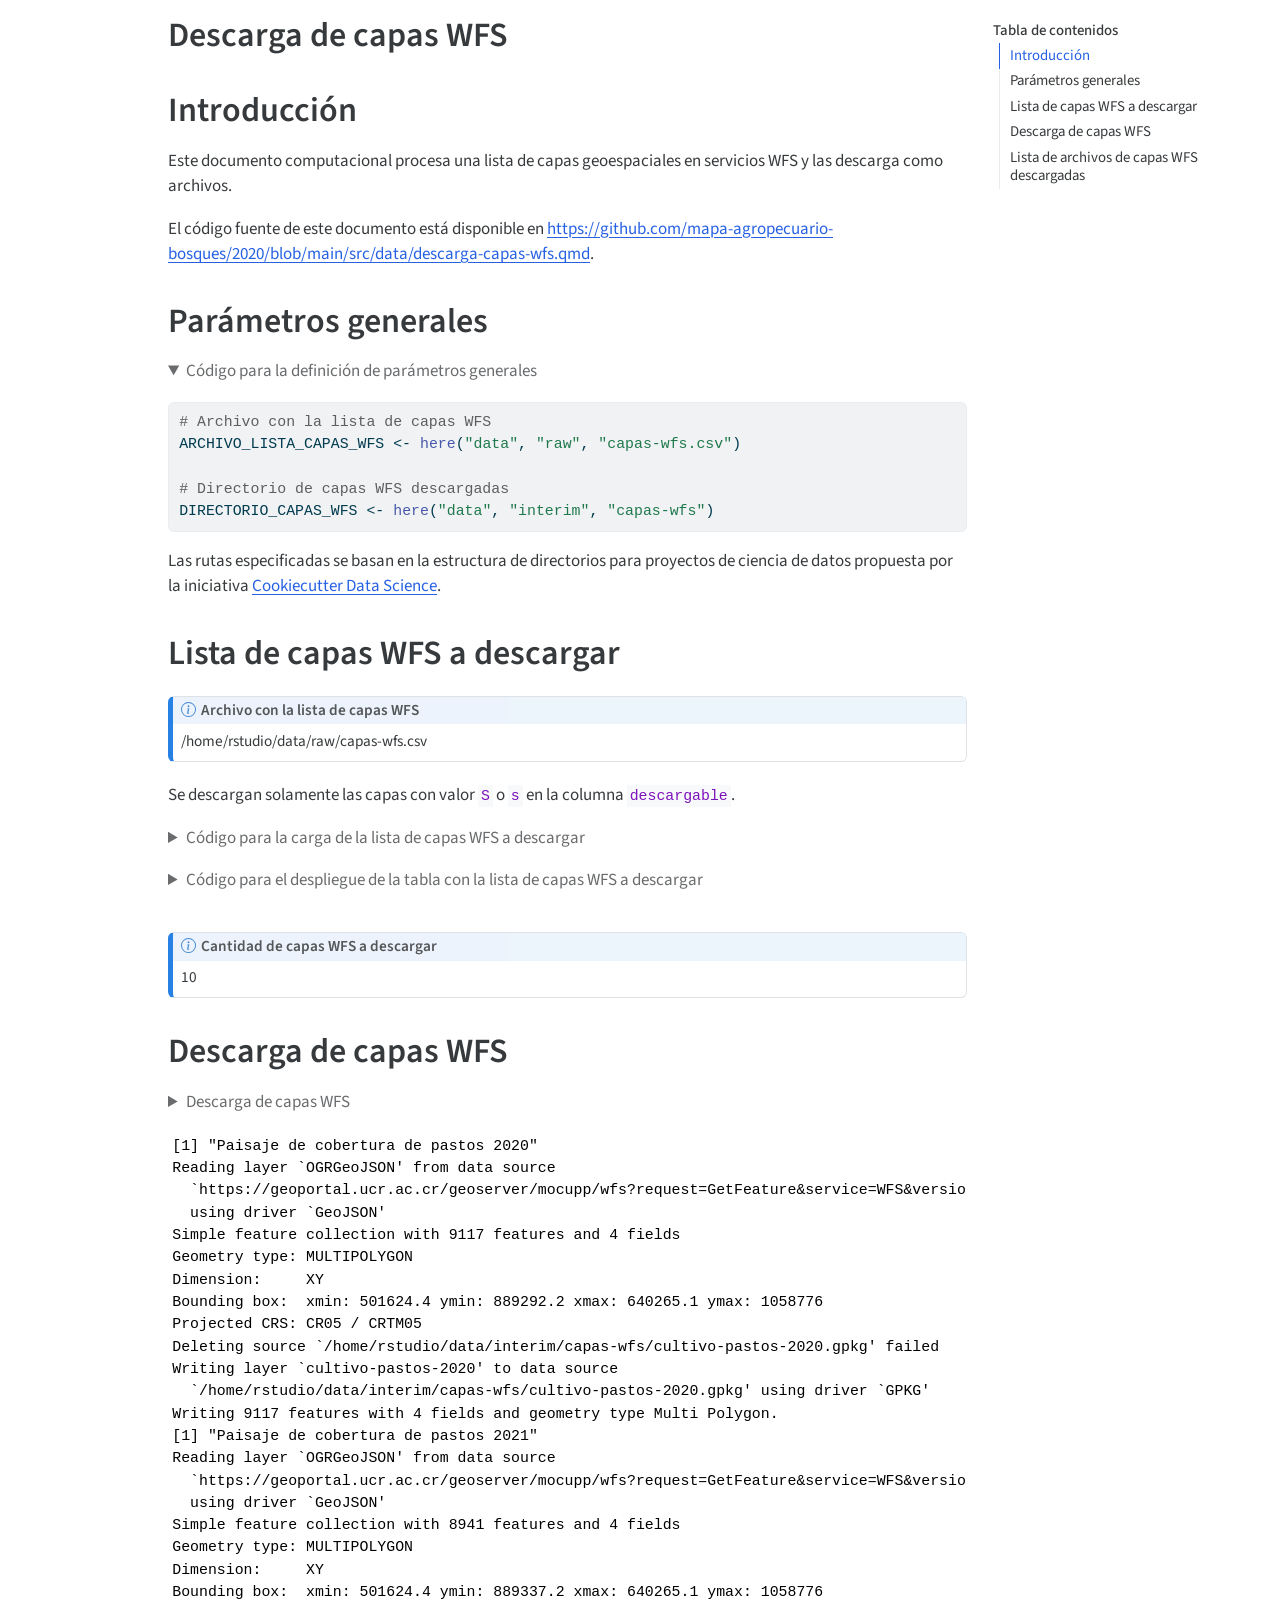
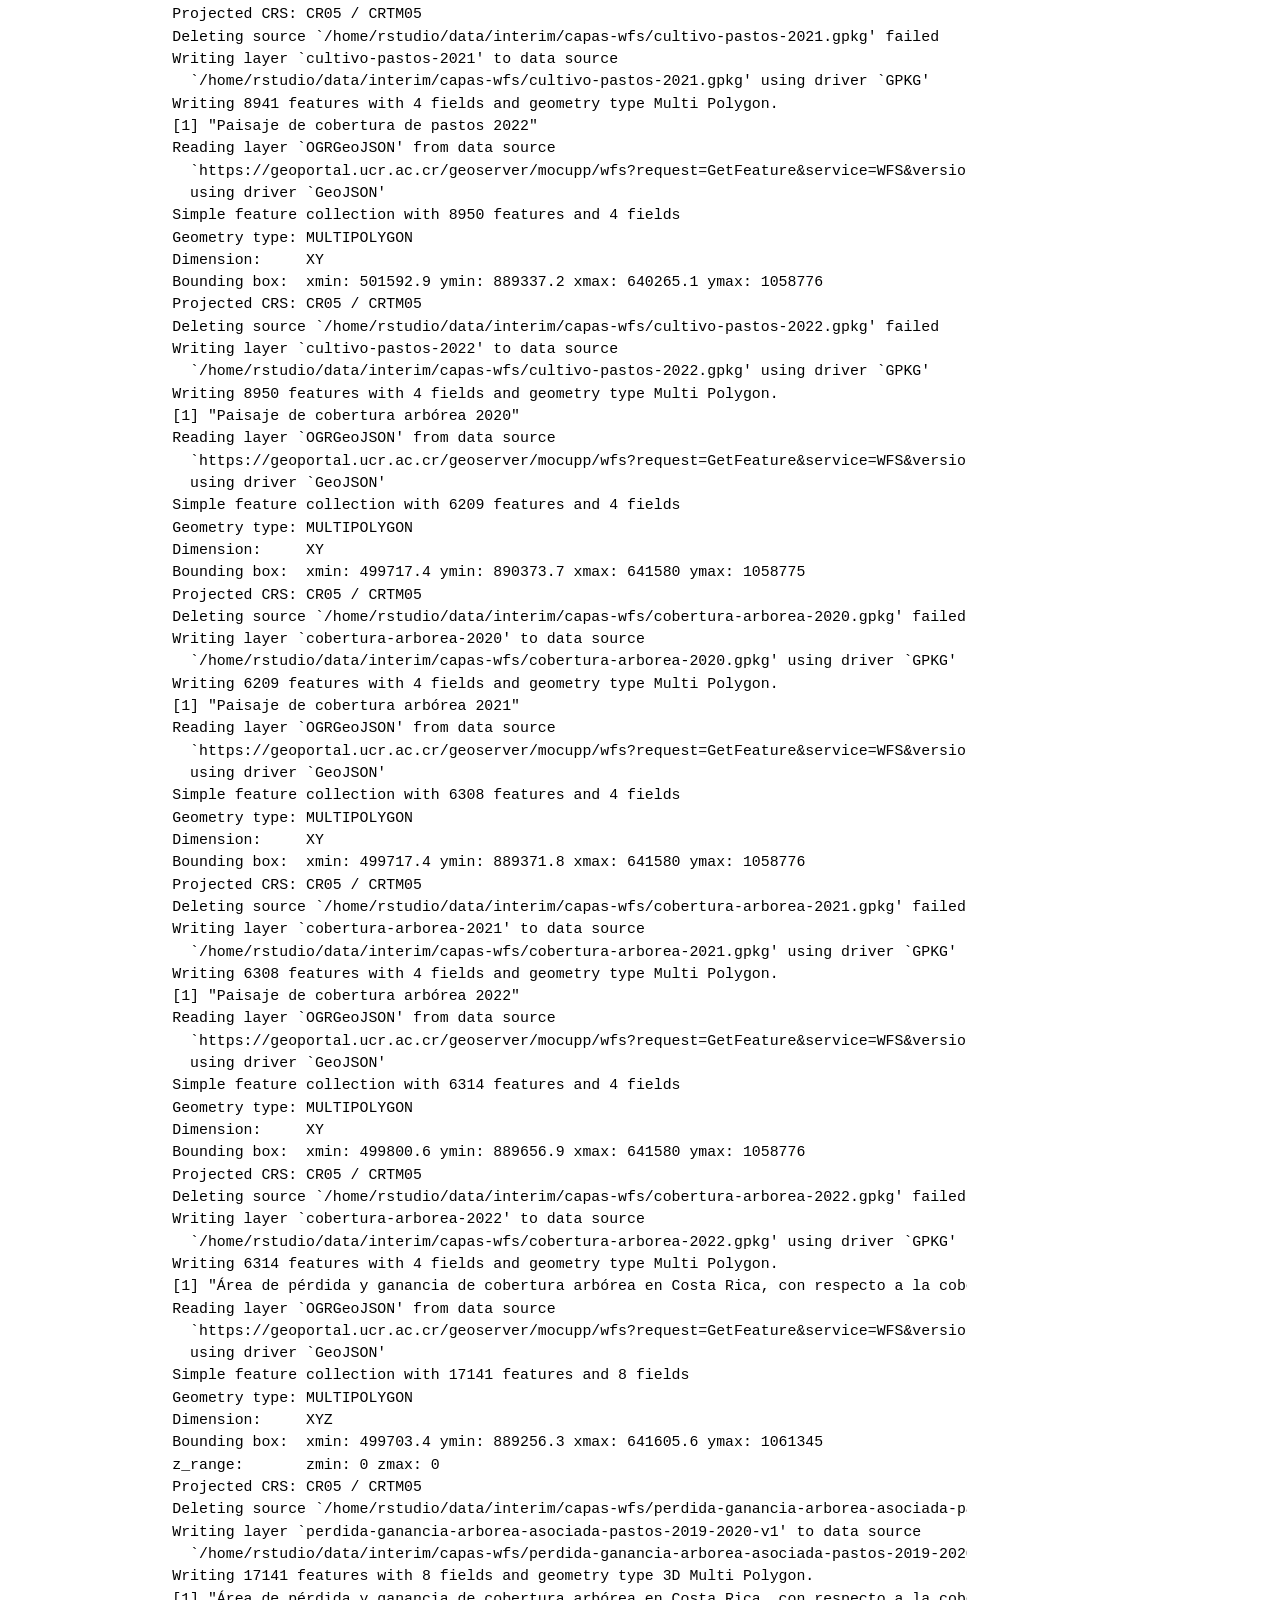
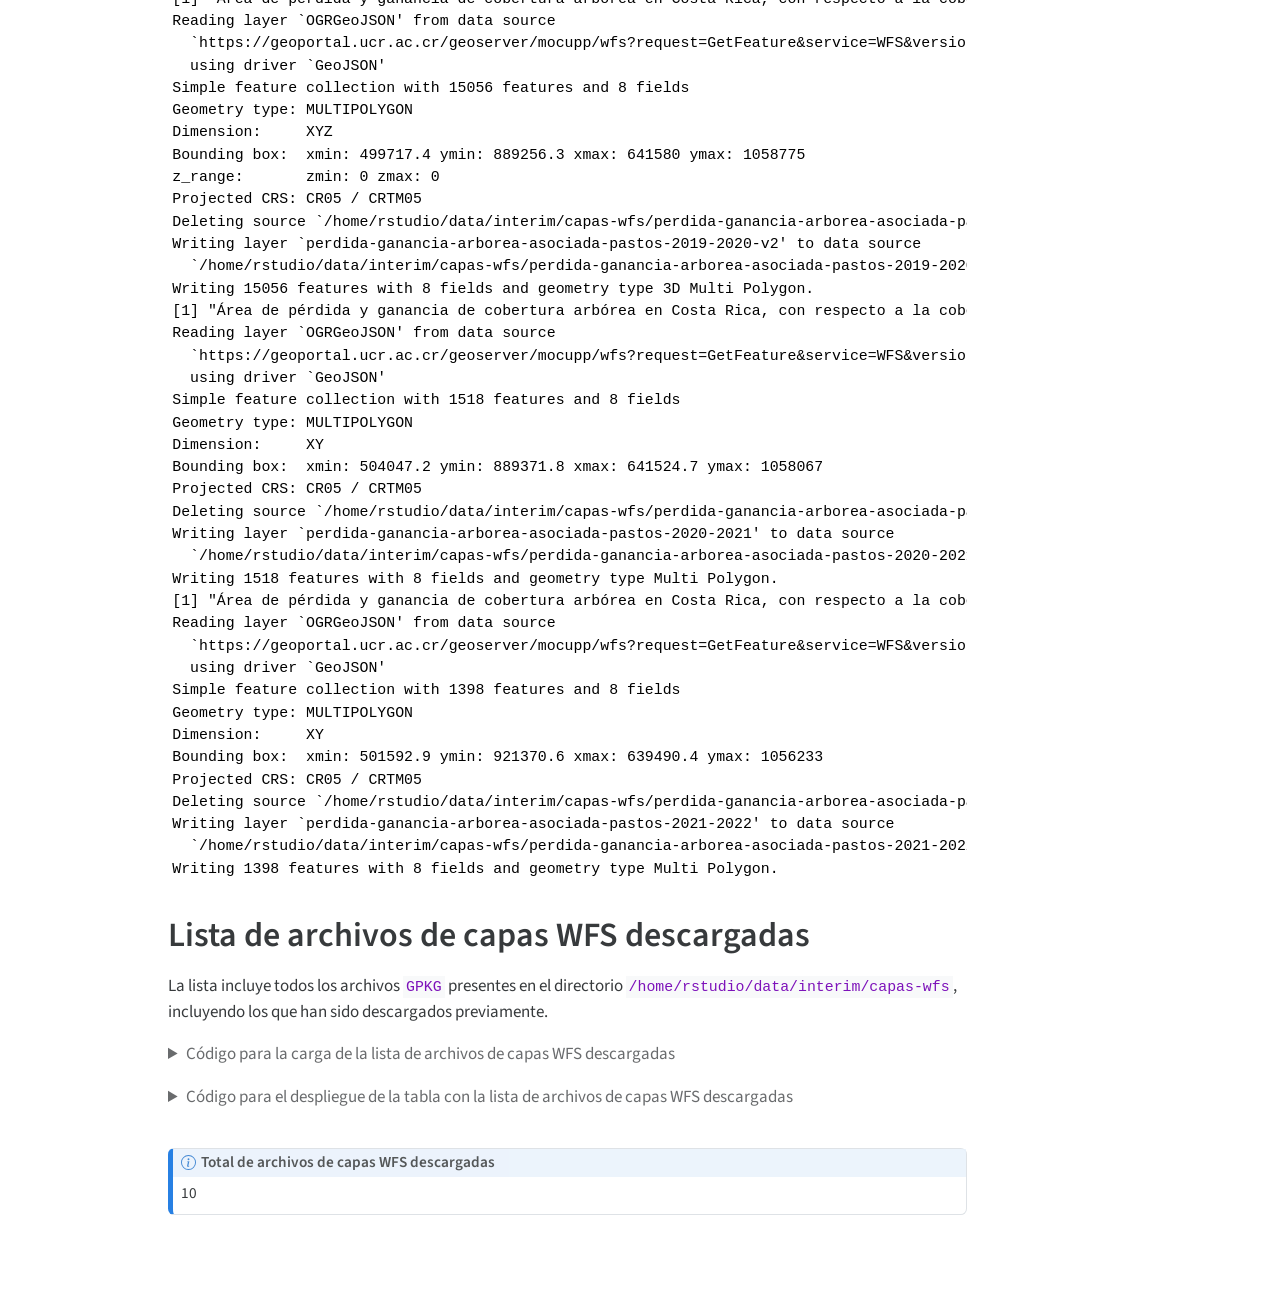
==== src/data/descarga-capas-wfs.html @ f6e8a1c6 "Agregar src/data/descarga-capas-wfs.qmd - documento Quarto para descarga de capas WFS" ====
<!DOCTYPE html>
<html xmlns="http://www.w3.org/1999/xhtml" lang="es" xml:lang="es"><head>

<meta charset="utf-8">
<meta name="generator" content="quarto-1.4.551">

<meta name="viewport" content="width=device-width, initial-scale=1.0, user-scalable=yes">


<title>Descarga de capas WFS</title>
<style>
code{white-space: pre-wrap;}
span.smallcaps{font-variant: small-caps;}
div.columns{display: flex; gap: min(4vw, 1.5em);}
div.column{flex: auto; overflow-x: auto;}
div.hanging-indent{margin-left: 1.5em; text-indent: -1.5em;}
ul.task-list{list-style: none;}
ul.task-list li input[type="checkbox"] {
  width: 0.8em;
  margin: 0 0.8em 0.2em -1em; /* quarto-specific, see https://github.com/quarto-dev/quarto-cli/issues/4556 */ 
  vertical-align: middle;
}
/* CSS for syntax highlighting */
pre > code.sourceCode { white-space: pre; position: relative; }
pre > code.sourceCode > span { line-height: 1.25; }
pre > code.sourceCode > span:empty { height: 1.2em; }
.sourceCode { overflow: visible; }
code.sourceCode > span { color: inherit; text-decoration: inherit; }
div.sourceCode { margin: 1em 0; }
pre.sourceCode { margin: 0; }
@media screen {
div.sourceCode { overflow: auto; }
}
@media print {
pre > code.sourceCode { white-space: pre-wrap; }
pre > code.sourceCode > span { text-indent: -5em; padding-left: 5em; }
}
pre.numberSource code
  { counter-reset: source-line 0; }
pre.numberSource code > span
  { position: relative; left: -4em; counter-increment: source-line; }
pre.numberSource code > span > a:first-child::before
  { content: counter(source-line);
    position: relative; left: -1em; text-align: right; vertical-align: baseline;
    border: none; display: inline-block;
    -webkit-touch-callout: none; -webkit-user-select: none;
    -khtml-user-select: none; -moz-user-select: none;
    -ms-user-select: none; user-select: none;
    padding: 0 4px; width: 4em;
  }
pre.numberSource { margin-left: 3em;  padding-left: 4px; }
div.sourceCode
  {   }
@media screen {
pre > code.sourceCode > span > a:first-child::before { text-decoration: underline; }
}
</style>


<script src="descarga-capas-wfs_files/libs/clipboard/clipboard.min.js"></script>
<script src="descarga-capas-wfs_files/libs/quarto-html/quarto.js"></script>
<script src="descarga-capas-wfs_files/libs/quarto-html/popper.min.js"></script>
<script src="descarga-capas-wfs_files/libs/quarto-html/tippy.umd.min.js"></script>
<script src="descarga-capas-wfs_files/libs/quarto-html/anchor.min.js"></script>
<link href="descarga-capas-wfs_files/libs/quarto-html/tippy.css" rel="stylesheet">
<link href="descarga-capas-wfs_files/libs/quarto-html/quarto-syntax-highlighting.css" rel="stylesheet" id="quarto-text-highlighting-styles">
<script src="descarga-capas-wfs_files/libs/bootstrap/bootstrap.min.js"></script>
<link href="descarga-capas-wfs_files/libs/bootstrap/bootstrap-icons.css" rel="stylesheet">
<link href="descarga-capas-wfs_files/libs/bootstrap/bootstrap.min.css" rel="stylesheet" id="quarto-bootstrap" data-mode="light">
<link href="descarga-capas-wfs_files/libs/htmltools-fill-0.5.8.1/fill.css" rel="stylesheet">
<script src="descarga-capas-wfs_files/libs/htmlwidgets-1.6.4/htmlwidgets.js"></script>
<link href="descarga-capas-wfs_files/libs/datatables-css-0.0.0/datatables-crosstalk.css" rel="stylesheet">
<script src="descarga-capas-wfs_files/libs/datatables-binding-0.32/datatables.js"></script>
<script src="descarga-capas-wfs_files/libs/jquery-3.6.0/jquery-3.6.0.min.js"></script>
<link href="descarga-capas-wfs_files/libs/dt-core-1.13.6/css/jquery.dataTables.min.css" rel="stylesheet">
<link href="descarga-capas-wfs_files/libs/dt-core-1.13.6/css/jquery.dataTables.extra.css" rel="stylesheet">
<script src="descarga-capas-wfs_files/libs/dt-core-1.13.6/js/jquery.dataTables.min.js"></script>
<script src="descarga-capas-wfs_files/libs/jszip-1.13.6/jszip.min.js"></script>
<script src="descarga-capas-wfs_files/libs/pdfmake-1.13.6/pdfmake.js"></script>
<script src="descarga-capas-wfs_files/libs/pdfmake-1.13.6/vfs_fonts.js"></script>
<link href="descarga-capas-wfs_files/libs/dt-ext-buttons-1.13.6/css/buttons.dataTables.min.css" rel="stylesheet">
<script src="descarga-capas-wfs_files/libs/dt-ext-buttons-1.13.6/js/dataTables.buttons.min.js"></script>
<script src="descarga-capas-wfs_files/libs/dt-ext-buttons-1.13.6/js/buttons.html5.min.js"></script>
<script src="descarga-capas-wfs_files/libs/dt-ext-buttons-1.13.6/js/buttons.colVis.min.js"></script>
<script src="descarga-capas-wfs_files/libs/dt-ext-buttons-1.13.6/js/buttons.print.min.js"></script>
<link href="descarga-capas-wfs_files/libs/dt-plugin-searchhighlight-1.13.6/source.css" rel="stylesheet">
<script src="descarga-capas-wfs_files/libs/dt-plugin-searchhighlight-1.13.6/jquery.highlight.js"></script>
<script src="descarga-capas-wfs_files/libs/dt-plugin-searchhighlight-1.13.6/source.min.js"></script>
<link href="descarga-capas-wfs_files/libs/crosstalk-1.2.1/css/crosstalk.min.css" rel="stylesheet">
<script src="descarga-capas-wfs_files/libs/crosstalk-1.2.1/js/crosstalk.min.js"></script>


</head>

<body>

<div id="quarto-content" class="page-columns page-rows-contents page-layout-article">
<div id="quarto-margin-sidebar" class="sidebar margin-sidebar">
  <nav id="TOC" role="doc-toc" class="toc-active" data-toc-expanded="3">
    <h2 id="toc-title">Tabla de contenidos</h2>
   
  <ul>
  <li><a href="#introducción" id="toc-introducción" class="nav-link active" data-scroll-target="#introducción">Introducción</a></li>
  <li><a href="#parámetros-generales" id="toc-parámetros-generales" class="nav-link" data-scroll-target="#parámetros-generales">Parámetros generales</a></li>
  <li><a href="#lista-de-capas-wfs-a-descargar" id="toc-lista-de-capas-wfs-a-descargar" class="nav-link" data-scroll-target="#lista-de-capas-wfs-a-descargar">Lista de capas WFS a descargar</a></li>
  <li><a href="#descarga-de-capas-wfs" id="toc-descarga-de-capas-wfs" class="nav-link" data-scroll-target="#descarga-de-capas-wfs">Descarga de capas WFS</a></li>
  <li><a href="#lista-de-archivos-de-capas-wfs-descargadas" id="toc-lista-de-archivos-de-capas-wfs-descargadas" class="nav-link" data-scroll-target="#lista-de-archivos-de-capas-wfs-descargadas">Lista de archivos de capas WFS descargadas</a></li>
  </ul>
</nav>
</div>
<main class="content" id="quarto-document-content">

<header id="title-block-header" class="quarto-title-block default">
<div class="quarto-title">
<h1 class="title">Descarga de capas WFS</h1>
</div>



<div class="quarto-title-meta">

    
  
    
  </div>
  


</header>


<section id="introducción" class="level1">
<h1>Introducción</h1>
<p>Este documento computacional procesa una lista de capas geoespaciales en servicios WFS y las descarga como archivos.</p>
<p>El código fuente de este documento está disponible en <a href="https://github.com/mapa-agropecuario-bosques/2020/blob/main/src/data/descarga-capas-wfs.qmd">https://github.com/mapa-agropecuario-bosques/2020/blob/main/src/data/descarga-capas-wfs.qmd</a>.</p>
</section>
<section id="parámetros-generales" class="level1">
<h1>Parámetros generales</h1>
<div class="cell">
<details open="" class="code-fold">
<summary>Código para la definición de parámetros generales</summary>
<div class="sourceCode cell-code" id="cb1"><pre class="sourceCode r code-with-copy"><code class="sourceCode r"><span id="cb1-1"><a href="#cb1-1" aria-hidden="true" tabindex="-1"></a><span class="co"># Archivo con la lista de capas WFS</span></span>
<span id="cb1-2"><a href="#cb1-2" aria-hidden="true" tabindex="-1"></a>ARCHIVO_LISTA_CAPAS_WFS <span class="ot">&lt;-</span> <span class="fu">here</span>(<span class="st">"data"</span>, <span class="st">"raw"</span>, <span class="st">"capas-wfs.csv"</span>)</span>
<span id="cb1-3"><a href="#cb1-3" aria-hidden="true" tabindex="-1"></a></span>
<span id="cb1-4"><a href="#cb1-4" aria-hidden="true" tabindex="-1"></a><span class="co"># Directorio de capas WFS descargadas</span></span>
<span id="cb1-5"><a href="#cb1-5" aria-hidden="true" tabindex="-1"></a>DIRECTORIO_CAPAS_WFS <span class="ot">&lt;-</span> <span class="fu">here</span>(<span class="st">"data"</span>, <span class="st">"interim"</span>, <span class="st">"capas-wfs"</span>)</span></code><button title="Copiar al portapapeles" class="code-copy-button"><i class="bi"></i></button></pre></div>
</details>
</div>
<p>Las rutas especificadas se basan en la estructura de directorios para proyectos de ciencia de datos propuesta por la iniciativa <a href="http://drivendata.github.io/cookiecutter-data-science/">Cookiecutter Data Science</a>.</p>
</section>
<section id="lista-de-capas-wfs-a-descargar" class="level1">
<h1>Lista de capas WFS a descargar</h1>
<div class="callout callout-style-default callout-note callout-titled" title="Archivo con la lista de capas WFS">
<div class="callout-header d-flex align-content-center">
<div class="callout-icon-container">
<i class="callout-icon"></i>
</div>
<div class="callout-title-container flex-fill">
Archivo con la lista de capas WFS
</div>
</div>
<div class="callout-body-container callout-body">
<p>/home/rstudio/data/raw/capas-wfs.csv</p>
</div>
</div>
<p>Se descargan solamente las capas con valor <code>S</code> o <code>s</code> en la columna <code>descargable</code>.</p>
<div class="cell">
<details class="code-fold">
<summary>Código para la carga de la lista de capas WFS a descargar</summary>
<div class="sourceCode cell-code" id="cb2"><pre class="sourceCode r code-with-copy"><code class="sourceCode r"><span id="cb2-1"><a href="#cb2-1" aria-hidden="true" tabindex="-1"></a><span class="co"># Carga de la lista de capas WFS a descargar</span></span>
<span id="cb2-2"><a href="#cb2-2" aria-hidden="true" tabindex="-1"></a>lista_capas_wfs_a_descargar <span class="ot">&lt;-</span> </span>
<span id="cb2-3"><a href="#cb2-3" aria-hidden="true" tabindex="-1"></a>  <span class="fu">read_csv</span>(ARCHIVO_LISTA_CAPAS_WFS) <span class="sc">|&gt;</span></span>
<span id="cb2-4"><a href="#cb2-4" aria-hidden="true" tabindex="-1"></a>  <span class="fu">filter</span>(<span class="fu">tolower</span>(descargable) <span class="sc">==</span> <span class="st">"s"</span>)</span></code><button title="Copiar al portapapeles" class="code-copy-button"><i class="bi"></i></button></pre></div>
</details>
</div>
<div class="cell">
<details class="code-fold">
<summary>Código para el despliegue de la tabla con la lista de capas WFS a descargar</summary>
<div class="sourceCode cell-code" id="cb3"><pre class="sourceCode r code-with-copy"><code class="sourceCode r"><span id="cb3-1"><a href="#cb3-1" aria-hidden="true" tabindex="-1"></a><span class="co"># Tabla con la lista de capas WFS a descargar</span></span>
<span id="cb3-2"><a href="#cb3-2" aria-hidden="true" tabindex="-1"></a>lista_capas_wfs_a_descargar <span class="sc">|&gt;</span></span>
<span id="cb3-3"><a href="#cb3-3" aria-hidden="true" tabindex="-1"></a>  <span class="fu">arrange</span>(grupo, nombre) <span class="sc">|&gt;</span></span>
<span id="cb3-4"><a href="#cb3-4" aria-hidden="true" tabindex="-1"></a>  <span class="fu">datatable</span>(</span>
<span id="cb3-5"><a href="#cb3-5" aria-hidden="true" tabindex="-1"></a>    <span class="at">rownames =</span> <span class="cn">FALSE</span>,</span>
<span id="cb3-6"><a href="#cb3-6" aria-hidden="true" tabindex="-1"></a>    <span class="at">extensions =</span> <span class="fu">c</span>(<span class="st">"Buttons"</span>),</span>
<span id="cb3-7"><a href="#cb3-7" aria-hidden="true" tabindex="-1"></a>    <span class="at">options =</span> <span class="fu">list</span>(</span>
<span id="cb3-8"><a href="#cb3-8" aria-hidden="true" tabindex="-1"></a>      <span class="at">searchHighlight =</span> <span class="cn">TRUE</span>,</span>
<span id="cb3-9"><a href="#cb3-9" aria-hidden="true" tabindex="-1"></a>      <span class="at">pageLength =</span> <span class="dv">5</span>,</span>
<span id="cb3-10"><a href="#cb3-10" aria-hidden="true" tabindex="-1"></a>      <span class="at">language =</span> <span class="fu">list</span>(<span class="at">url =</span> <span class="st">'//cdn.datatables.net/plug-ins/1.10.11/i18n/Spanish.json'</span>),</span>
<span id="cb3-11"><a href="#cb3-11" aria-hidden="true" tabindex="-1"></a>      <span class="at">dom =</span> <span class="st">'Bfrtlip'</span>,</span>
<span id="cb3-12"><a href="#cb3-12" aria-hidden="true" tabindex="-1"></a>      <span class="at">buttons =</span> <span class="fu">list</span>(</span>
<span id="cb3-13"><a href="#cb3-13" aria-hidden="true" tabindex="-1"></a>        <span class="fu">list</span>(<span class="at">extend=</span><span class="st">'copy'</span>, <span class="at">text=</span><span class="st">'Copiar'</span>),</span>
<span id="cb3-14"><a href="#cb3-14" aria-hidden="true" tabindex="-1"></a>        <span class="fu">list</span>(<span class="at">extend=</span><span class="st">'print'</span>, <span class="at">text=</span><span class="st">'Imprimir'</span>),</span>
<span id="cb3-15"><a href="#cb3-15" aria-hidden="true" tabindex="-1"></a>        <span class="fu">list</span>(</span>
<span id="cb3-16"><a href="#cb3-16" aria-hidden="true" tabindex="-1"></a>          <span class="at">extend =</span> <span class="st">'collection'</span>,</span>
<span id="cb3-17"><a href="#cb3-17" aria-hidden="true" tabindex="-1"></a>          <span class="at">buttons =</span> <span class="fu">list</span>(</span>
<span id="cb3-18"><a href="#cb3-18" aria-hidden="true" tabindex="-1"></a>            <span class="fu">list</span>(</span>
<span id="cb3-19"><a href="#cb3-19" aria-hidden="true" tabindex="-1"></a>              <span class="at">extend=</span><span class="st">'csv'</span>, </span>
<span id="cb3-20"><a href="#cb3-20" aria-hidden="true" tabindex="-1"></a>              <span class="at">title=</span><span class="st">"Lista de capas WFS a descargar"</span>,</span>
<span id="cb3-21"><a href="#cb3-21" aria-hidden="true" tabindex="-1"></a>              <span class="at">text=</span><span class="st">'CSV'</span></span>
<span id="cb3-22"><a href="#cb3-22" aria-hidden="true" tabindex="-1"></a>            ),</span>
<span id="cb3-23"><a href="#cb3-23" aria-hidden="true" tabindex="-1"></a>            <span class="fu">list</span>(</span>
<span id="cb3-24"><a href="#cb3-24" aria-hidden="true" tabindex="-1"></a>              <span class="at">extend=</span><span class="st">'excel'</span>, </span>
<span id="cb3-25"><a href="#cb3-25" aria-hidden="true" tabindex="-1"></a>              <span class="at">title=</span><span class="st">"Lista de capas WFS a descargar"</span>,</span>
<span id="cb3-26"><a href="#cb3-26" aria-hidden="true" tabindex="-1"></a>              <span class="at">text=</span><span class="st">'Excel'</span></span>
<span id="cb3-27"><a href="#cb3-27" aria-hidden="true" tabindex="-1"></a>            ),</span>
<span id="cb3-28"><a href="#cb3-28" aria-hidden="true" tabindex="-1"></a>            <span class="fu">list</span>(</span>
<span id="cb3-29"><a href="#cb3-29" aria-hidden="true" tabindex="-1"></a>              <span class="at">extend=</span><span class="st">'pdf'</span>, </span>
<span id="cb3-30"><a href="#cb3-30" aria-hidden="true" tabindex="-1"></a>              <span class="at">title=</span><span class="st">"Lista de capas WFS a descargar"</span>,</span>
<span id="cb3-31"><a href="#cb3-31" aria-hidden="true" tabindex="-1"></a>              <span class="at">text=</span><span class="st">'PDF'</span></span>
<span id="cb3-32"><a href="#cb3-32" aria-hidden="true" tabindex="-1"></a>            )</span>
<span id="cb3-33"><a href="#cb3-33" aria-hidden="true" tabindex="-1"></a>          ), </span>
<span id="cb3-34"><a href="#cb3-34" aria-hidden="true" tabindex="-1"></a>          <span class="at">text =</span> <span class="st">'Descargar'</span></span>
<span id="cb3-35"><a href="#cb3-35" aria-hidden="true" tabindex="-1"></a>        )</span>
<span id="cb3-36"><a href="#cb3-36" aria-hidden="true" tabindex="-1"></a>      )</span>
<span id="cb3-37"><a href="#cb3-37" aria-hidden="true" tabindex="-1"></a>    ),</span>
<span id="cb3-38"><a href="#cb3-38" aria-hidden="true" tabindex="-1"></a>    <span class="at">caption =</span> <span class="st">"Lista de capas WFS a descargar"</span></span>
<span id="cb3-39"><a href="#cb3-39" aria-hidden="true" tabindex="-1"></a>  )</span></code><button title="Copiar al portapapeles" class="code-copy-button"><i class="bi"></i></button></pre></div>
</details>
<div class="cell-output-display">
<div class="datatables html-widget html-fill-item" id="htmlwidget-aae0fdb59df0f2d529a8" style="width:100%;height:auto;"></div>
<script type="application/json" data-for="htmlwidget-aae0fdb59df0f2d529a8">{"x":{"filter":"none","vertical":false,"extensions":["Buttons"],"caption":"<caption>Lista de capas WFS a descargar<\/caption>","data":[["pastos","pastos","pastos","pastos","pastos","pastos","pastos","pastos","pastos","pastos"],["s","s","s","s","s","s","s","s","s","s"],["Paisaje de cobertura arbórea 2020","Paisaje de cobertura arbórea 2021","Paisaje de cobertura arbórea 2022","Paisaje de cobertura de pastos 2020","Paisaje de cobertura de pastos 2021","Paisaje de cobertura de pastos 2022","Área de pérdida y ganancia de cobertura arbórea en Costa Rica, con respecto a la cobertura de pastos, para el período 2019 – 2020 versión 1","Área de pérdida y ganancia de cobertura arbórea en Costa Rica, con respecto a la cobertura de pastos, para el período 2019 – 2020 versión 2","Área de pérdida y ganancia de cobertura arbórea en Costa Rica, con respecto a la cobertura de pastos, para el período 2020 – 2021","Área de pérdida y ganancia de cobertura arbórea en Costa Rica, con respecto a la cobertura de pastos, para el período 2021 – 2022"],["https://geoportal.ucr.ac.cr/geoserver/mocupp/wfs","https://geoportal.ucr.ac.cr/geoserver/mocupp/wfs","https://geoportal.ucr.ac.cr/geoserver/mocupp/wfs","https://geoportal.ucr.ac.cr/geoserver/mocupp/wfs","https://geoportal.ucr.ac.cr/geoserver/mocupp/wfs","https://geoportal.ucr.ac.cr/geoserver/mocupp/wfs","https://geoportal.ucr.ac.cr/geoserver/mocupp/wfs","https://geoportal.ucr.ac.cr/geoserver/mocupp/wfs","https://geoportal.ucr.ac.cr/geoserver/mocupp/wfs","https://geoportal.ucr.ac.cr/geoserver/mocupp/wfs"],["mocupp:Paisaje_cobertura_arborea_2020","mocupp:Paisaje_cobertura_arborea_2021","mocupp:Paisaje_cobertura_arborea_2022","mocupp:Paisaje_cobertura_pastos_2020","mocupp:Paisaje_cobertura_pastos_2021","mocupp:Paisaje_cobertura_pastos_2022","mocupp:Perdida_ganancia_cobertura_arborea_sobre_paisaje_productivo_de_pastos_2019-2020_V1","mocupp:Perdida_ganancia_cobertura_arborea_sobre_paisaje_productivo_de_pastos_2019-2020_V2","mocupp:Perdida_ganancia_cobertura_arborea_sobre_paisaje_productivo_de_pastos_2020-2021","mocupp:Perdida_ganancia_cobertura_arborea_sobre_paisaje_productivo_de_pastos_2021-2022"],["1.0.0","1.0.0","1.0.0","1.0.0","1.0.0","1.0.0","1.0.0","1.0.0","1.0.0","1.0.0"],["cobertura-arborea-2020.gpkg","cobertura-arborea-2021.gpkg","cobertura-arborea-2022.gpkg","cultivo-pastos-2020.gpkg","cultivo-pastos-2021.gpkg","cultivo-pastos-2022.gpkg","perdida-ganancia-arborea-asociada-pastos-2019-2020-v1.gpkg","perdida-ganancia-arborea-asociada-pastos-2019-2020-v2.gpkg","perdida-ganancia-arborea-asociada-pastos-2020-2021.gpkg","perdida-ganancia-arborea-asociada-pastos-2021-2022.gpkg"]],"container":"<table class=\"display\">\n  <thead>\n    <tr>\n      <th>grupo<\/th>\n      <th>descargable<\/th>\n      <th>nombre<\/th>\n      <th>wfs_base<\/th>\n      <th>wfs_capa<\/th>\n      <th>wfs_version<\/th>\n      <th>archivo_salida<\/th>\n    <\/tr>\n  <\/thead>\n<\/table>","options":{"searchHighlight":true,"pageLength":5,"language":{"url":"//cdn.datatables.net/plug-ins/1.10.11/i18n/Spanish.json"},"dom":"Bfrtlip","buttons":[{"extend":"copy","text":"Copiar"},{"extend":"print","text":"Imprimir"},{"extend":"collection","buttons":[{"extend":"csv","title":"Lista de capas WFS a descargar","text":"CSV"},{"extend":"excel","title":"Lista de capas WFS a descargar","text":"Excel"},{"extend":"pdf","title":"Lista de capas WFS a descargar","text":"PDF"}],"text":"Descargar"}],"columnDefs":[{"name":"grupo","targets":0},{"name":"descargable","targets":1},{"name":"nombre","targets":2},{"name":"wfs_base","targets":3},{"name":"wfs_capa","targets":4},{"name":"wfs_version","targets":5},{"name":"archivo_salida","targets":6}],"order":[],"autoWidth":false,"orderClasses":false,"lengthMenu":[5,10,25,50,100]}},"evals":[],"jsHooks":[]}</script>
</div>
</div>
<div class="callout callout-style-default callout-note callout-titled" title="Cantidad de capas WFS a descargar">
<div class="callout-header d-flex align-content-center">
<div class="callout-icon-container">
<i class="callout-icon"></i>
</div>
<div class="callout-title-container flex-fill">
Cantidad de capas WFS a descargar
</div>
</div>
<div class="callout-body-container callout-body">
<p>10</p>
</div>
</div>
</section>
<section id="descarga-de-capas-wfs" class="level1">
<h1>Descarga de capas WFS</h1>
<div class="cell">
<details class="code-fold">
<summary>Descarga de capas WFS</summary>
<div class="sourceCode cell-code" id="cb4"><pre class="sourceCode r code-with-copy"><code class="sourceCode r"><span id="cb4-1"><a href="#cb4-1" aria-hidden="true" tabindex="-1"></a><span class="cf">for</span> (i <span class="cf">in</span> <span class="dv">1</span><span class="sc">:</span><span class="fu">nrow</span>(lista_capas_wfs_a_descargar)) {</span>
<span id="cb4-2"><a href="#cb4-2" aria-hidden="true" tabindex="-1"></a>  <span class="co"># Nombre de la capa</span></span>
<span id="cb4-3"><a href="#cb4-3" aria-hidden="true" tabindex="-1"></a>  nombre_capa <span class="ot">&lt;-</span> lista_capas_wfs_a_descargar<span class="sc">$</span>nombre[i]</span>
<span id="cb4-4"><a href="#cb4-4" aria-hidden="true" tabindex="-1"></a>  </span>
<span id="cb4-5"><a href="#cb4-5" aria-hidden="true" tabindex="-1"></a>  <span class="co"># URL base del servicio WFS</span></span>
<span id="cb4-6"><a href="#cb4-6" aria-hidden="true" tabindex="-1"></a>  wfs_url_base <span class="ot">&lt;-</span> <span class="fu">URLencode</span>(lista_capas_wfs_a_descargar<span class="sc">$</span>wfs_base[i])</span>
<span id="cb4-7"><a href="#cb4-7" aria-hidden="true" tabindex="-1"></a>  </span>
<span id="cb4-8"><a href="#cb4-8" aria-hidden="true" tabindex="-1"></a>  <span class="co"># Capa WFS</span></span>
<span id="cb4-9"><a href="#cb4-9" aria-hidden="true" tabindex="-1"></a>  wfs_capa <span class="ot">&lt;-</span> <span class="fu">URLencode</span>(lista_capas_wfs_a_descargar<span class="sc">$</span>wfs_capa[i])</span>
<span id="cb4-10"><a href="#cb4-10" aria-hidden="true" tabindex="-1"></a>  </span>
<span id="cb4-11"><a href="#cb4-11" aria-hidden="true" tabindex="-1"></a>  <span class="co"># Versión del servicio WFS</span></span>
<span id="cb4-12"><a href="#cb4-12" aria-hidden="true" tabindex="-1"></a>  wfs_version <span class="ot">&lt;-</span> lista_capas_wfs_a_descargar<span class="sc">$</span>wfs_version[i]</span>
<span id="cb4-13"><a href="#cb4-13" aria-hidden="true" tabindex="-1"></a></span>
<span id="cb4-14"><a href="#cb4-14" aria-hidden="true" tabindex="-1"></a>  <span class="co"># Archivo de salida</span></span>
<span id="cb4-15"><a href="#cb4-15" aria-hidden="true" tabindex="-1"></a>  archivo_salida <span class="ot">&lt;-</span> lista_capas_wfs_a_descargar<span class="sc">$</span>archivo_salida[i]  </span>
<span id="cb4-16"><a href="#cb4-16" aria-hidden="true" tabindex="-1"></a>    </span>
<span id="cb4-17"><a href="#cb4-17" aria-hidden="true" tabindex="-1"></a>  <span class="co"># Solicitud WFS (con versión)</span></span>
<span id="cb4-18"><a href="#cb4-18" aria-hidden="true" tabindex="-1"></a>  wfs_solicitud <span class="ot">&lt;-</span> </span>
<span id="cb4-19"><a href="#cb4-19" aria-hidden="true" tabindex="-1"></a>   <span class="fu">sprintf</span>(</span>
<span id="cb4-20"><a href="#cb4-20" aria-hidden="true" tabindex="-1"></a>     <span class="st">"request=GetFeature&amp;service=WFS&amp;version=%s&amp;typename=%s&amp;outputFormat=application/json"</span>,</span>
<span id="cb4-21"><a href="#cb4-21" aria-hidden="true" tabindex="-1"></a>     wfs_version,</span>
<span id="cb4-22"><a href="#cb4-22" aria-hidden="true" tabindex="-1"></a>     wfs_capa</span>
<span id="cb4-23"><a href="#cb4-23" aria-hidden="true" tabindex="-1"></a>   )</span>
<span id="cb4-24"><a href="#cb4-24" aria-hidden="true" tabindex="-1"></a>  </span>
<span id="cb4-25"><a href="#cb4-25" aria-hidden="true" tabindex="-1"></a>  <span class="co"># Solicitud WFS (sin versión)</span></span>
<span id="cb4-26"><a href="#cb4-26" aria-hidden="true" tabindex="-1"></a>  <span class="co"># wfs_solicitud &lt;- </span></span>
<span id="cb4-27"><a href="#cb4-27" aria-hidden="true" tabindex="-1"></a>  <span class="co">#   sprintf(</span></span>
<span id="cb4-28"><a href="#cb4-28" aria-hidden="true" tabindex="-1"></a>  <span class="co">#     "request=GetFeature&amp;service=WFS&amp;typename=%s&amp;outputFormat=application/json",</span></span>
<span id="cb4-29"><a href="#cb4-29" aria-hidden="true" tabindex="-1"></a>  <span class="co">#     wfs_capa</span></span>
<span id="cb4-30"><a href="#cb4-30" aria-hidden="true" tabindex="-1"></a>  <span class="co">#   )  </span></span>
<span id="cb4-31"><a href="#cb4-31" aria-hidden="true" tabindex="-1"></a>  </span>
<span id="cb4-32"><a href="#cb4-32" aria-hidden="true" tabindex="-1"></a>  <span class="co"># Impresión del nombre de la capa</span></span>
<span id="cb4-33"><a href="#cb4-33" aria-hidden="true" tabindex="-1"></a>  <span class="fu">print</span>(<span class="fu">sprintf</span>(<span class="st">"%s"</span>, nombre_capa))</span>
<span id="cb4-34"><a href="#cb4-34" aria-hidden="true" tabindex="-1"></a>  </span>
<span id="cb4-35"><a href="#cb4-35" aria-hidden="true" tabindex="-1"></a>  <span class="co"># Carga de la caoa en objeto sf</span></span>
<span id="cb4-36"><a href="#cb4-36" aria-hidden="true" tabindex="-1"></a>  capa_sf <span class="ot">&lt;-</span> <span class="fu">st_read</span>(<span class="fu">paste0</span>(wfs_url_base, <span class="st">"?"</span>, wfs_solicitud))</span>
<span id="cb4-37"><a href="#cb4-37" aria-hidden="true" tabindex="-1"></a>  </span>
<span id="cb4-38"><a href="#cb4-38" aria-hidden="true" tabindex="-1"></a>  <span class="co"># Escritura de la capa en archivo de salida</span></span>
<span id="cb4-39"><a href="#cb4-39" aria-hidden="true" tabindex="-1"></a>  capa_sf <span class="sc">|&gt;</span></span>
<span id="cb4-40"><a href="#cb4-40" aria-hidden="true" tabindex="-1"></a>    <span class="fu">st_write</span>(</span>
<span id="cb4-41"><a href="#cb4-41" aria-hidden="true" tabindex="-1"></a>      <span class="fu">paste0</span>(</span>
<span id="cb4-42"><a href="#cb4-42" aria-hidden="true" tabindex="-1"></a>        DIRECTORIO_CAPAS_WFS, <span class="st">"/"</span>, archivo_salida</span>
<span id="cb4-43"><a href="#cb4-43" aria-hidden="true" tabindex="-1"></a>      ),</span>
<span id="cb4-44"><a href="#cb4-44" aria-hidden="true" tabindex="-1"></a>      <span class="at">delete_dsn =</span> <span class="cn">TRUE</span></span>
<span id="cb4-45"><a href="#cb4-45" aria-hidden="true" tabindex="-1"></a>    )</span>
<span id="cb4-46"><a href="#cb4-46" aria-hidden="true" tabindex="-1"></a>}</span></code><button title="Copiar al portapapeles" class="code-copy-button"><i class="bi"></i></button></pre></div>
</details>
<div class="cell-output cell-output-stdout">
<pre><code>[1] "Paisaje de cobertura de pastos 2020"
Reading layer `OGRGeoJSON' from data source 
  `https://geoportal.ucr.ac.cr/geoserver/mocupp/wfs?request=GetFeature&amp;service=WFS&amp;version=1.0.0&amp;typename=mocupp:Paisaje_cobertura_pastos_2020&amp;outputFormat=application/json' 
  using driver `GeoJSON'
Simple feature collection with 9117 features and 4 fields
Geometry type: MULTIPOLYGON
Dimension:     XY
Bounding box:  xmin: 501624.4 ymin: 889292.2 xmax: 640265.1 ymax: 1058776
Projected CRS: CR05 / CRTM05
Deleting source `/home/rstudio/data/interim/capas-wfs/cultivo-pastos-2020.gpkg' failed
Writing layer `cultivo-pastos-2020' to data source 
  `/home/rstudio/data/interim/capas-wfs/cultivo-pastos-2020.gpkg' using driver `GPKG'
Writing 9117 features with 4 fields and geometry type Multi Polygon.
[1] "Paisaje de cobertura de pastos 2021"
Reading layer `OGRGeoJSON' from data source 
  `https://geoportal.ucr.ac.cr/geoserver/mocupp/wfs?request=GetFeature&amp;service=WFS&amp;version=1.0.0&amp;typename=mocupp:Paisaje_cobertura_pastos_2021&amp;outputFormat=application/json' 
  using driver `GeoJSON'
Simple feature collection with 8941 features and 4 fields
Geometry type: MULTIPOLYGON
Dimension:     XY
Bounding box:  xmin: 501624.4 ymin: 889337.2 xmax: 640265.1 ymax: 1058776
Projected CRS: CR05 / CRTM05
Deleting source `/home/rstudio/data/interim/capas-wfs/cultivo-pastos-2021.gpkg' failed
Writing layer `cultivo-pastos-2021' to data source 
  `/home/rstudio/data/interim/capas-wfs/cultivo-pastos-2021.gpkg' using driver `GPKG'
Writing 8941 features with 4 fields and geometry type Multi Polygon.
[1] "Paisaje de cobertura de pastos 2022"
Reading layer `OGRGeoJSON' from data source 
  `https://geoportal.ucr.ac.cr/geoserver/mocupp/wfs?request=GetFeature&amp;service=WFS&amp;version=1.0.0&amp;typename=mocupp:Paisaje_cobertura_pastos_2022&amp;outputFormat=application/json' 
  using driver `GeoJSON'
Simple feature collection with 8950 features and 4 fields
Geometry type: MULTIPOLYGON
Dimension:     XY
Bounding box:  xmin: 501592.9 ymin: 889337.2 xmax: 640265.1 ymax: 1058776
Projected CRS: CR05 / CRTM05
Deleting source `/home/rstudio/data/interim/capas-wfs/cultivo-pastos-2022.gpkg' failed
Writing layer `cultivo-pastos-2022' to data source 
  `/home/rstudio/data/interim/capas-wfs/cultivo-pastos-2022.gpkg' using driver `GPKG'
Writing 8950 features with 4 fields and geometry type Multi Polygon.
[1] "Paisaje de cobertura arbórea 2020"
Reading layer `OGRGeoJSON' from data source 
  `https://geoportal.ucr.ac.cr/geoserver/mocupp/wfs?request=GetFeature&amp;service=WFS&amp;version=1.0.0&amp;typename=mocupp:Paisaje_cobertura_arborea_2020&amp;outputFormat=application/json' 
  using driver `GeoJSON'
Simple feature collection with 6209 features and 4 fields
Geometry type: MULTIPOLYGON
Dimension:     XY
Bounding box:  xmin: 499717.4 ymin: 890373.7 xmax: 641580 ymax: 1058775
Projected CRS: CR05 / CRTM05
Deleting source `/home/rstudio/data/interim/capas-wfs/cobertura-arborea-2020.gpkg' failed
Writing layer `cobertura-arborea-2020' to data source 
  `/home/rstudio/data/interim/capas-wfs/cobertura-arborea-2020.gpkg' using driver `GPKG'
Writing 6209 features with 4 fields and geometry type Multi Polygon.
[1] "Paisaje de cobertura arbórea 2021"
Reading layer `OGRGeoJSON' from data source 
  `https://geoportal.ucr.ac.cr/geoserver/mocupp/wfs?request=GetFeature&amp;service=WFS&amp;version=1.0.0&amp;typename=mocupp:Paisaje_cobertura_arborea_2021&amp;outputFormat=application/json' 
  using driver `GeoJSON'
Simple feature collection with 6308 features and 4 fields
Geometry type: MULTIPOLYGON
Dimension:     XY
Bounding box:  xmin: 499717.4 ymin: 889371.8 xmax: 641580 ymax: 1058776
Projected CRS: CR05 / CRTM05
Deleting source `/home/rstudio/data/interim/capas-wfs/cobertura-arborea-2021.gpkg' failed
Writing layer `cobertura-arborea-2021' to data source 
  `/home/rstudio/data/interim/capas-wfs/cobertura-arborea-2021.gpkg' using driver `GPKG'
Writing 6308 features with 4 fields and geometry type Multi Polygon.
[1] "Paisaje de cobertura arbórea 2022"
Reading layer `OGRGeoJSON' from data source 
  `https://geoportal.ucr.ac.cr/geoserver/mocupp/wfs?request=GetFeature&amp;service=WFS&amp;version=1.0.0&amp;typename=mocupp:Paisaje_cobertura_arborea_2022&amp;outputFormat=application/json' 
  using driver `GeoJSON'
Simple feature collection with 6314 features and 4 fields
Geometry type: MULTIPOLYGON
Dimension:     XY
Bounding box:  xmin: 499800.6 ymin: 889656.9 xmax: 641580 ymax: 1058776
Projected CRS: CR05 / CRTM05
Deleting source `/home/rstudio/data/interim/capas-wfs/cobertura-arborea-2022.gpkg' failed
Writing layer `cobertura-arborea-2022' to data source 
  `/home/rstudio/data/interim/capas-wfs/cobertura-arborea-2022.gpkg' using driver `GPKG'
Writing 6314 features with 4 fields and geometry type Multi Polygon.
[1] "Área de pérdida y ganancia de cobertura arbórea en Costa Rica, con respecto a la cobertura de pastos, para el período 2019 – 2020 versión 1"
Reading layer `OGRGeoJSON' from data source 
  `https://geoportal.ucr.ac.cr/geoserver/mocupp/wfs?request=GetFeature&amp;service=WFS&amp;version=1.0.0&amp;typename=mocupp:Perdida_ganancia_cobertura_arborea_sobre_paisaje_productivo_de_pastos_2019-2020_V1&amp;outputFormat=application/json' 
  using driver `GeoJSON'
Simple feature collection with 17141 features and 8 fields
Geometry type: MULTIPOLYGON
Dimension:     XYZ
Bounding box:  xmin: 499703.4 ymin: 889256.3 xmax: 641605.6 ymax: 1061345
z_range:       zmin: 0 zmax: 0
Projected CRS: CR05 / CRTM05
Deleting source `/home/rstudio/data/interim/capas-wfs/perdida-ganancia-arborea-asociada-pastos-2019-2020-v1.gpkg' failed
Writing layer `perdida-ganancia-arborea-asociada-pastos-2019-2020-v1' to data source 
  `/home/rstudio/data/interim/capas-wfs/perdida-ganancia-arborea-asociada-pastos-2019-2020-v1.gpkg' using driver `GPKG'
Writing 17141 features with 8 fields and geometry type 3D Multi Polygon.
[1] "Área de pérdida y ganancia de cobertura arbórea en Costa Rica, con respecto a la cobertura de pastos, para el período 2019 – 2020 versión 2"
Reading layer `OGRGeoJSON' from data source 
  `https://geoportal.ucr.ac.cr/geoserver/mocupp/wfs?request=GetFeature&amp;service=WFS&amp;version=1.0.0&amp;typename=mocupp:Perdida_ganancia_cobertura_arborea_sobre_paisaje_productivo_de_pastos_2019-2020_V2&amp;outputFormat=application/json' 
  using driver `GeoJSON'
Simple feature collection with 15056 features and 8 fields
Geometry type: MULTIPOLYGON
Dimension:     XYZ
Bounding box:  xmin: 499717.4 ymin: 889256.3 xmax: 641580 ymax: 1058775
z_range:       zmin: 0 zmax: 0
Projected CRS: CR05 / CRTM05
Deleting source `/home/rstudio/data/interim/capas-wfs/perdida-ganancia-arborea-asociada-pastos-2019-2020-v2.gpkg' failed
Writing layer `perdida-ganancia-arborea-asociada-pastos-2019-2020-v2' to data source 
  `/home/rstudio/data/interim/capas-wfs/perdida-ganancia-arborea-asociada-pastos-2019-2020-v2.gpkg' using driver `GPKG'
Writing 15056 features with 8 fields and geometry type 3D Multi Polygon.
[1] "Área de pérdida y ganancia de cobertura arbórea en Costa Rica, con respecto a la cobertura de pastos, para el período 2020 – 2021"
Reading layer `OGRGeoJSON' from data source 
  `https://geoportal.ucr.ac.cr/geoserver/mocupp/wfs?request=GetFeature&amp;service=WFS&amp;version=1.0.0&amp;typename=mocupp:Perdida_ganancia_cobertura_arborea_sobre_paisaje_productivo_de_pastos_2020-2021&amp;outputFormat=application/json' 
  using driver `GeoJSON'
Simple feature collection with 1518 features and 8 fields
Geometry type: MULTIPOLYGON
Dimension:     XY
Bounding box:  xmin: 504047.2 ymin: 889371.8 xmax: 641524.7 ymax: 1058067
Projected CRS: CR05 / CRTM05
Deleting source `/home/rstudio/data/interim/capas-wfs/perdida-ganancia-arborea-asociada-pastos-2020-2021.gpkg' failed
Writing layer `perdida-ganancia-arborea-asociada-pastos-2020-2021' to data source 
  `/home/rstudio/data/interim/capas-wfs/perdida-ganancia-arborea-asociada-pastos-2020-2021.gpkg' using driver `GPKG'
Writing 1518 features with 8 fields and geometry type Multi Polygon.
[1] "Área de pérdida y ganancia de cobertura arbórea en Costa Rica, con respecto a la cobertura de pastos, para el período 2021 – 2022"
Reading layer `OGRGeoJSON' from data source 
  `https://geoportal.ucr.ac.cr/geoserver/mocupp/wfs?request=GetFeature&amp;service=WFS&amp;version=1.0.0&amp;typename=mocupp:Perdida_ganancia_cobertura_arborea_sobre_paisaje_productivo_de_pastos_2021-2022&amp;outputFormat=application/json' 
  using driver `GeoJSON'
Simple feature collection with 1398 features and 8 fields
Geometry type: MULTIPOLYGON
Dimension:     XY
Bounding box:  xmin: 501592.9 ymin: 921370.6 xmax: 639490.4 ymax: 1056233
Projected CRS: CR05 / CRTM05
Deleting source `/home/rstudio/data/interim/capas-wfs/perdida-ganancia-arborea-asociada-pastos-2021-2022.gpkg' failed
Writing layer `perdida-ganancia-arborea-asociada-pastos-2021-2022' to data source 
  `/home/rstudio/data/interim/capas-wfs/perdida-ganancia-arborea-asociada-pastos-2021-2022.gpkg' using driver `GPKG'
Writing 1398 features with 8 fields and geometry type Multi Polygon.</code></pre>
</div>
</div>
</section>
<section id="lista-de-archivos-de-capas-wfs-descargadas" class="level1">
<h1>Lista de archivos de capas WFS descargadas</h1>
<p>La lista incluye todos los archivos <code>GPKG</code> presentes en el directorio <code>/home/rstudio/data/interim/capas-wfs</code>, incluyendo los que han sido descargados previamente.</p>
<div class="cell">
<details class="code-fold">
<summary>Código para la carga de la lista de archivos de capas WFS descargadas</summary>
<div class="sourceCode cell-code" id="cb6"><pre class="sourceCode r code-with-copy"><code class="sourceCode r"><span id="cb6-1"><a href="#cb6-1" aria-hidden="true" tabindex="-1"></a><span class="co"># Nombres de archivos de capas WFS descargadas</span></span>
<span id="cb6-2"><a href="#cb6-2" aria-hidden="true" tabindex="-1"></a>nombres_archivos_capas_wfs_descargadas <span class="ot">&lt;-</span> <span class="fu">list.files</span>(</span>
<span id="cb6-3"><a href="#cb6-3" aria-hidden="true" tabindex="-1"></a>  DIRECTORIO_CAPAS_WFS, </span>
<span id="cb6-4"><a href="#cb6-4" aria-hidden="true" tabindex="-1"></a>  <span class="at">pattern =</span> <span class="st">"</span><span class="sc">\\</span><span class="st">.gpkg$"</span>, </span>
<span id="cb6-5"><a href="#cb6-5" aria-hidden="true" tabindex="-1"></a>  <span class="at">full.names =</span> <span class="cn">TRUE</span></span>
<span id="cb6-6"><a href="#cb6-6" aria-hidden="true" tabindex="-1"></a>)</span>
<span id="cb6-7"><a href="#cb6-7" aria-hidden="true" tabindex="-1"></a></span>
<span id="cb6-8"><a href="#cb6-8" aria-hidden="true" tabindex="-1"></a><span class="co"># Dataframe con los nombres de los archivos</span></span>
<span id="cb6-9"><a href="#cb6-9" aria-hidden="true" tabindex="-1"></a>lista_archivos_capas_wfs_descargadas <span class="ot">&lt;-</span> </span>
<span id="cb6-10"><a href="#cb6-10" aria-hidden="true" tabindex="-1"></a>  <span class="fu">data.frame</span>(<span class="at">archivo =</span> nombres_archivos_capas_wfs_descargadas)</span></code><button title="Copiar al portapapeles" class="code-copy-button"><i class="bi"></i></button></pre></div>
</details>
</div>
<div class="cell">
<details class="code-fold">
<summary>Código para el despliegue de la tabla con la lista de archivos de capas WFS descargadas</summary>
<div class="sourceCode cell-code" id="cb7"><pre class="sourceCode r code-with-copy"><code class="sourceCode r"><span id="cb7-1"><a href="#cb7-1" aria-hidden="true" tabindex="-1"></a><span class="co"># Tabla con la lista de archivos de capas WFS descargadas</span></span>
<span id="cb7-2"><a href="#cb7-2" aria-hidden="true" tabindex="-1"></a>lista_archivos_capas_wfs_descargadas <span class="sc">|&gt;</span></span>
<span id="cb7-3"><a href="#cb7-3" aria-hidden="true" tabindex="-1"></a>  <span class="fu">arrange</span>(archivo) <span class="sc">|&gt;</span></span>
<span id="cb7-4"><a href="#cb7-4" aria-hidden="true" tabindex="-1"></a>  <span class="fu">datatable</span>(</span>
<span id="cb7-5"><a href="#cb7-5" aria-hidden="true" tabindex="-1"></a>    <span class="at">rownames =</span> <span class="cn">FALSE</span>,</span>
<span id="cb7-6"><a href="#cb7-6" aria-hidden="true" tabindex="-1"></a>    <span class="at">extensions =</span> <span class="fu">c</span>(<span class="st">"Buttons"</span>),</span>
<span id="cb7-7"><a href="#cb7-7" aria-hidden="true" tabindex="-1"></a>    <span class="at">options =</span> <span class="fu">list</span>(</span>
<span id="cb7-8"><a href="#cb7-8" aria-hidden="true" tabindex="-1"></a>      <span class="at">searchHighlight =</span> <span class="cn">TRUE</span>,</span>
<span id="cb7-9"><a href="#cb7-9" aria-hidden="true" tabindex="-1"></a>      <span class="at">pageLength =</span> <span class="dv">5</span>,</span>
<span id="cb7-10"><a href="#cb7-10" aria-hidden="true" tabindex="-1"></a>      <span class="at">language =</span> <span class="fu">list</span>(<span class="at">url =</span> <span class="st">'//cdn.datatables.net/plug-ins/1.10.11/i18n/Spanish.json'</span>),</span>
<span id="cb7-11"><a href="#cb7-11" aria-hidden="true" tabindex="-1"></a>      <span class="at">dom =</span> <span class="st">'Bfrtlip'</span>,</span>
<span id="cb7-12"><a href="#cb7-12" aria-hidden="true" tabindex="-1"></a>      <span class="at">buttons =</span> <span class="fu">list</span>(</span>
<span id="cb7-13"><a href="#cb7-13" aria-hidden="true" tabindex="-1"></a>        <span class="fu">list</span>(<span class="at">extend=</span><span class="st">'copy'</span>, <span class="at">text=</span><span class="st">'Copiar'</span>),</span>
<span id="cb7-14"><a href="#cb7-14" aria-hidden="true" tabindex="-1"></a>        <span class="fu">list</span>(<span class="at">extend=</span><span class="st">'print'</span>, <span class="at">text=</span><span class="st">'Imprimir'</span>),</span>
<span id="cb7-15"><a href="#cb7-15" aria-hidden="true" tabindex="-1"></a>        <span class="fu">list</span>(</span>
<span id="cb7-16"><a href="#cb7-16" aria-hidden="true" tabindex="-1"></a>          <span class="at">extend =</span> <span class="st">'collection'</span>,</span>
<span id="cb7-17"><a href="#cb7-17" aria-hidden="true" tabindex="-1"></a>          <span class="at">buttons =</span> <span class="fu">list</span>(</span>
<span id="cb7-18"><a href="#cb7-18" aria-hidden="true" tabindex="-1"></a>            <span class="fu">list</span>(</span>
<span id="cb7-19"><a href="#cb7-19" aria-hidden="true" tabindex="-1"></a>              <span class="at">extend=</span><span class="st">'csv'</span>, </span>
<span id="cb7-20"><a href="#cb7-20" aria-hidden="true" tabindex="-1"></a>              <span class="at">title=</span><span class="st">"Lista de archivos de capas WFS descargadas"</span>,</span>
<span id="cb7-21"><a href="#cb7-21" aria-hidden="true" tabindex="-1"></a>              <span class="at">text=</span><span class="st">'CSV'</span></span>
<span id="cb7-22"><a href="#cb7-22" aria-hidden="true" tabindex="-1"></a>            ),</span>
<span id="cb7-23"><a href="#cb7-23" aria-hidden="true" tabindex="-1"></a>            <span class="fu">list</span>(</span>
<span id="cb7-24"><a href="#cb7-24" aria-hidden="true" tabindex="-1"></a>              <span class="at">extend=</span><span class="st">'excel'</span>, </span>
<span id="cb7-25"><a href="#cb7-25" aria-hidden="true" tabindex="-1"></a>              <span class="at">title=</span><span class="st">"Lista de archivos de capas WFS descargadas"</span>,</span>
<span id="cb7-26"><a href="#cb7-26" aria-hidden="true" tabindex="-1"></a>              <span class="at">text=</span><span class="st">'Excel'</span></span>
<span id="cb7-27"><a href="#cb7-27" aria-hidden="true" tabindex="-1"></a>            ),</span>
<span id="cb7-28"><a href="#cb7-28" aria-hidden="true" tabindex="-1"></a>            <span class="fu">list</span>(</span>
<span id="cb7-29"><a href="#cb7-29" aria-hidden="true" tabindex="-1"></a>              <span class="at">extend=</span><span class="st">'pdf'</span>, </span>
<span id="cb7-30"><a href="#cb7-30" aria-hidden="true" tabindex="-1"></a>              <span class="at">title=</span><span class="st">"Lista de archivos de capas WFS descargadas"</span>,</span>
<span id="cb7-31"><a href="#cb7-31" aria-hidden="true" tabindex="-1"></a>              <span class="at">text=</span><span class="st">'PDF'</span></span>
<span id="cb7-32"><a href="#cb7-32" aria-hidden="true" tabindex="-1"></a>            )</span>
<span id="cb7-33"><a href="#cb7-33" aria-hidden="true" tabindex="-1"></a>          ), </span>
<span id="cb7-34"><a href="#cb7-34" aria-hidden="true" tabindex="-1"></a>          <span class="at">text =</span> <span class="st">'Descargar'</span></span>
<span id="cb7-35"><a href="#cb7-35" aria-hidden="true" tabindex="-1"></a>        )</span>
<span id="cb7-36"><a href="#cb7-36" aria-hidden="true" tabindex="-1"></a>      )</span>
<span id="cb7-37"><a href="#cb7-37" aria-hidden="true" tabindex="-1"></a>    ),</span>
<span id="cb7-38"><a href="#cb7-38" aria-hidden="true" tabindex="-1"></a>    <span class="at">caption =</span> <span class="st">"Lista de archivos de capas WFS descargadas"</span></span>
<span id="cb7-39"><a href="#cb7-39" aria-hidden="true" tabindex="-1"></a>  )</span></code><button title="Copiar al portapapeles" class="code-copy-button"><i class="bi"></i></button></pre></div>
</details>
<div class="cell-output-display">
<div class="datatables html-widget html-fill-item" id="htmlwidget-d73c21bc557365ea344e" style="width:100%;height:auto;"></div>
<script type="application/json" data-for="htmlwidget-d73c21bc557365ea344e">{"x":{"filter":"none","vertical":false,"extensions":["Buttons"],"caption":"<caption>Lista de archivos de capas WFS descargadas<\/caption>","data":[["/home/rstudio/data/interim/capas-wfs/cobertura-arborea-2020.gpkg","/home/rstudio/data/interim/capas-wfs/cobertura-arborea-2021.gpkg","/home/rstudio/data/interim/capas-wfs/cobertura-arborea-2022.gpkg","/home/rstudio/data/interim/capas-wfs/cultivo-pastos-2020.gpkg","/home/rstudio/data/interim/capas-wfs/cultivo-pastos-2021.gpkg","/home/rstudio/data/interim/capas-wfs/cultivo-pastos-2022.gpkg","/home/rstudio/data/interim/capas-wfs/perdida-ganancia-arborea-asociada-pastos-2019-2020-v1.gpkg","/home/rstudio/data/interim/capas-wfs/perdida-ganancia-arborea-asociada-pastos-2019-2020-v2.gpkg","/home/rstudio/data/interim/capas-wfs/perdida-ganancia-arborea-asociada-pastos-2020-2021.gpkg","/home/rstudio/data/interim/capas-wfs/perdida-ganancia-arborea-asociada-pastos-2021-2022.gpkg"]],"container":"<table class=\"display\">\n  <thead>\n    <tr>\n      <th>archivo<\/th>\n    <\/tr>\n  <\/thead>\n<\/table>","options":{"searchHighlight":true,"pageLength":5,"language":{"url":"//cdn.datatables.net/plug-ins/1.10.11/i18n/Spanish.json"},"dom":"Bfrtlip","buttons":[{"extend":"copy","text":"Copiar"},{"extend":"print","text":"Imprimir"},{"extend":"collection","buttons":[{"extend":"csv","title":"Lista de archivos de capas WFS descargadas","text":"CSV"},{"extend":"excel","title":"Lista de archivos de capas WFS descargadas","text":"Excel"},{"extend":"pdf","title":"Lista de archivos de capas WFS descargadas","text":"PDF"}],"text":"Descargar"}],"columnDefs":[{"name":"archivo","targets":0}],"order":[],"autoWidth":false,"orderClasses":false,"lengthMenu":[5,10,25,50,100]}},"evals":[],"jsHooks":[]}</script>
</div>
</div>
<div class="callout callout-style-default callout-note callout-titled" title="Total de archivos de capas WFS descargadas">
<div class="callout-header d-flex align-content-center">
<div class="callout-icon-container">
<i class="callout-icon"></i>
</div>
<div class="callout-title-container flex-fill">
Total de archivos de capas WFS descargadas
</div>
</div>
<div class="callout-body-container callout-body">
<p>10</p>
</div>
</div>
</section>

</main>
<!-- /main column -->
<script id="quarto-html-after-body" type="application/javascript">
window.document.addEventListener("DOMContentLoaded", function (event) {
  const toggleBodyColorMode = (bsSheetEl) => {
    const mode = bsSheetEl.getAttribute("data-mode");
    const bodyEl = window.document.querySelector("body");
    if (mode === "dark") {
      bodyEl.classList.add("quarto-dark");
      bodyEl.classList.remove("quarto-light");
    } else {
      bodyEl.classList.add("quarto-light");
      bodyEl.classList.remove("quarto-dark");
    }
  }
  const toggleBodyColorPrimary = () => {
    const bsSheetEl = window.document.querySelector("link#quarto-bootstrap");
    if (bsSheetEl) {
      toggleBodyColorMode(bsSheetEl);
    }
  }
  toggleBodyColorPrimary();  
  const icon = "";
  const anchorJS = new window.AnchorJS();
  anchorJS.options = {
    placement: 'right',
    icon: icon
  };
  anchorJS.add('.anchored');
  const isCodeAnnotation = (el) => {
    for (const clz of el.classList) {
      if (clz.startsWith('code-annotation-')) {                     
        return true;
      }
    }
    return false;
  }
  const clipboard = new window.ClipboardJS('.code-copy-button', {
    text: function(trigger) {
      const codeEl = trigger.previousElementSibling.cloneNode(true);
      for (const childEl of codeEl.children) {
        if (isCodeAnnotation(childEl)) {
          childEl.remove();
        }
      }
      return codeEl.innerText;
    }
  });
  clipboard.on('success', function(e) {
    // button target
    const button = e.trigger;
    // don't keep focus
    button.blur();
    // flash "checked"
    button.classList.add('code-copy-button-checked');
    var currentTitle = button.getAttribute("title");
    button.setAttribute("title", "Copiado");
    let tooltip;
    if (window.bootstrap) {
      button.setAttribute("data-bs-toggle", "tooltip");
      button.setAttribute("data-bs-placement", "left");
      button.setAttribute("data-bs-title", "Copiado");
      tooltip = new bootstrap.Tooltip(button, 
        { trigger: "manual", 
          customClass: "code-copy-button-tooltip",
          offset: [0, -8]});
      tooltip.show();    
    }
    setTimeout(function() {
      if (tooltip) {
        tooltip.hide();
        button.removeAttribute("data-bs-title");
        button.removeAttribute("data-bs-toggle");
        button.removeAttribute("data-bs-placement");
      }
      button.setAttribute("title", currentTitle);
      button.classList.remove('code-copy-button-checked');
    }, 1000);
    // clear code selection
    e.clearSelection();
  });
    var localhostRegex = new RegExp(/^(?:http|https):\/\/localhost\:?[0-9]*\//);
    var mailtoRegex = new RegExp(/^mailto:/);
      var filterRegex = new RegExp('/' + window.location.host + '/');
    var isInternal = (href) => {
        return filterRegex.test(href) || localhostRegex.test(href) || mailtoRegex.test(href);
    }
    // Inspect non-navigation links and adorn them if external
 	var links = window.document.querySelectorAll('a[href]:not(.nav-link):not(.navbar-brand):not(.toc-action):not(.sidebar-link):not(.sidebar-item-toggle):not(.pagination-link):not(.no-external):not([aria-hidden]):not(.dropdown-item):not(.quarto-navigation-tool)');
    for (var i=0; i<links.length; i++) {
      const link = links[i];
      if (!isInternal(link.href)) {
        // undo the damage that might have been done by quarto-nav.js in the case of
        // links that we want to consider external
        if (link.dataset.originalHref !== undefined) {
          link.href = link.dataset.originalHref;
        }
      }
    }
  function tippyHover(el, contentFn, onTriggerFn, onUntriggerFn) {
    const config = {
      allowHTML: true,
      maxWidth: 500,
      delay: 100,
      arrow: false,
      appendTo: function(el) {
          return el.parentElement;
      },
      interactive: true,
      interactiveBorder: 10,
      theme: 'quarto',
      placement: 'bottom-start',
    };
    if (contentFn) {
      config.content = contentFn;
    }
    if (onTriggerFn) {
      config.onTrigger = onTriggerFn;
    }
    if (onUntriggerFn) {
      config.onUntrigger = onUntriggerFn;
    }
    window.tippy(el, config); 
  }
  const noterefs = window.document.querySelectorAll('a[role="doc-noteref"]');
  for (var i=0; i<noterefs.length; i++) {
    const ref = noterefs[i];
    tippyHover(ref, function() {
      // use id or data attribute instead here
      let href = ref.getAttribute('data-footnote-href') || ref.getAttribute('href');
      try { href = new URL(href).hash; } catch {}
      const id = href.replace(/^#\/?/, "");
      const note = window.document.getElementById(id);
      if (note) {
        return note.innerHTML;
      } else {
        return "";
      }
    });
  }
  const xrefs = window.document.querySelectorAll('a.quarto-xref');
  const processXRef = (id, note) => {
    // Strip column container classes
    const stripColumnClz = (el) => {
      el.classList.remove("page-full", "page-columns");
      if (el.children) {
        for (const child of el.children) {
          stripColumnClz(child);
        }
      }
    }
    stripColumnClz(note)
    if (id === null || id.startsWith('sec-')) {
      // Special case sections, only their first couple elements
      const container = document.createElement("div");
      if (note.children && note.children.length > 2) {
        container.appendChild(note.children[0].cloneNode(true));
        for (let i = 1; i < note.children.length; i++) {
          const child = note.children[i];
          if (child.tagName === "P" && child.innerText === "") {
            continue;
          } else {
            container.appendChild(child.cloneNode(true));
            break;
          }
        }
        if (window.Quarto?.typesetMath) {
          window.Quarto.typesetMath(container);
        }
        return container.innerHTML
      } else {
        if (window.Quarto?.typesetMath) {
          window.Quarto.typesetMath(note);
        }
        return note.innerHTML;
      }
    } else {
      // Remove any anchor links if they are present
      const anchorLink = note.querySelector('a.anchorjs-link');
      if (anchorLink) {
        anchorLink.remove();
      }
      if (window.Quarto?.typesetMath) {
        window.Quarto.typesetMath(note);
      }
      // TODO in 1.5, we should make sure this works without a callout special case
      if (note.classList.contains("callout")) {
        return note.outerHTML;
      } else {
        return note.innerHTML;
      }
    }
  }
  for (var i=0; i<xrefs.length; i++) {
    const xref = xrefs[i];
    tippyHover(xref, undefined, function(instance) {
      instance.disable();
      let url = xref.getAttribute('href');
      let hash = undefined; 
      if (url.startsWith('#')) {
        hash = url;
      } else {
        try { hash = new URL(url).hash; } catch {}
      }
      if (hash) {
        const id = hash.replace(/^#\/?/, "");
        const note = window.document.getElementById(id);
        if (note !== null) {
          try {
            const html = processXRef(id, note.cloneNode(true));
            instance.setContent(html);
          } finally {
            instance.enable();
            instance.show();
          }
        } else {
          // See if we can fetch this
          fetch(url.split('#')[0])
          .then(res => res.text())
          .then(html => {
            const parser = new DOMParser();
            const htmlDoc = parser.parseFromString(html, "text/html");
            const note = htmlDoc.getElementById(id);
            if (note !== null) {
              const html = processXRef(id, note);
              instance.setContent(html);
            } 
          }).finally(() => {
            instance.enable();
            instance.show();
          });
        }
      } else {
        // See if we can fetch a full url (with no hash to target)
        // This is a special case and we should probably do some content thinning / targeting
        fetch(url)
        .then(res => res.text())
        .then(html => {
          const parser = new DOMParser();
          const htmlDoc = parser.parseFromString(html, "text/html");
          const note = htmlDoc.querySelector('main.content');
          if (note !== null) {
            // This should only happen for chapter cross references
            // (since there is no id in the URL)
            // remove the first header
            if (note.children.length > 0 && note.children[0].tagName === "HEADER") {
              note.children[0].remove();
            }
            const html = processXRef(null, note);
            instance.setContent(html);
          } 
        }).finally(() => {
          instance.enable();
          instance.show();
        });
      }
    }, function(instance) {
    });
  }
      let selectedAnnoteEl;
      const selectorForAnnotation = ( cell, annotation) => {
        let cellAttr = 'data-code-cell="' + cell + '"';
        let lineAttr = 'data-code-annotation="' +  annotation + '"';
        const selector = 'span[' + cellAttr + '][' + lineAttr + ']';
        return selector;
      }
      const selectCodeLines = (annoteEl) => {
        const doc = window.document;
        const targetCell = annoteEl.getAttribute("data-target-cell");
        const targetAnnotation = annoteEl.getAttribute("data-target-annotation");
        const annoteSpan = window.document.querySelector(selectorForAnnotation(targetCell, targetAnnotation));
        const lines = annoteSpan.getAttribute("data-code-lines").split(",");
        const lineIds = lines.map((line) => {
          return targetCell + "-" + line;
        })
        let top = null;
        let height = null;
        let parent = null;
        if (lineIds.length > 0) {
            //compute the position of the single el (top and bottom and make a div)
            const el = window.document.getElementById(lineIds[0]);
            top = el.offsetTop;
            height = el.offsetHeight;
            parent = el.parentElement.parentElement;
          if (lineIds.length > 1) {
            const lastEl = window.document.getElementById(lineIds[lineIds.length - 1]);
            const bottom = lastEl.offsetTop + lastEl.offsetHeight;
            height = bottom - top;
          }
          if (top !== null && height !== null && parent !== null) {
            // cook up a div (if necessary) and position it 
            let div = window.document.getElementById("code-annotation-line-highlight");
            if (div === null) {
              div = window.document.createElement("div");
              div.setAttribute("id", "code-annotation-line-highlight");
              div.style.position = 'absolute';
              parent.appendChild(div);
            }
            div.style.top = top - 2 + "px";
            div.style.height = height + 4 + "px";
            div.style.left = 0;
            let gutterDiv = window.document.getElementById("code-annotation-line-highlight-gutter");
            if (gutterDiv === null) {
              gutterDiv = window.document.createElement("div");
              gutterDiv.setAttribute("id", "code-annotation-line-highlight-gutter");
              gutterDiv.style.position = 'absolute';
              const codeCell = window.document.getElementById(targetCell);
              const gutter = codeCell.querySelector('.code-annotation-gutter');
              gutter.appendChild(gutterDiv);
            }
            gutterDiv.style.top = top - 2 + "px";
            gutterDiv.style.height = height + 4 + "px";
          }
          selectedAnnoteEl = annoteEl;
        }
      };
      const unselectCodeLines = () => {
        const elementsIds = ["code-annotation-line-highlight", "code-annotation-line-highlight-gutter"];
        elementsIds.forEach((elId) => {
          const div = window.document.getElementById(elId);
          if (div) {
            div.remove();
          }
        });
        selectedAnnoteEl = undefined;
      };
        // Handle positioning of the toggle
    window.addEventListener(
      "resize",
      throttle(() => {
        elRect = undefined;
        if (selectedAnnoteEl) {
          selectCodeLines(selectedAnnoteEl);
        }
      }, 10)
    );
    function throttle(fn, ms) {
    let throttle = false;
    let timer;
      return (...args) => {
        if(!throttle) { // first call gets through
            fn.apply(this, args);
            throttle = true;
        } else { // all the others get throttled
            if(timer) clearTimeout(timer); // cancel #2
            timer = setTimeout(() => {
              fn.apply(this, args);
              timer = throttle = false;
            }, ms);
        }
      };
    }
      // Attach click handler to the DT
      const annoteDls = window.document.querySelectorAll('dt[data-target-cell]');
      for (const annoteDlNode of annoteDls) {
        annoteDlNode.addEventListener('click', (event) => {
          const clickedEl = event.target;
          if (clickedEl !== selectedAnnoteEl) {
            unselectCodeLines();
            const activeEl = window.document.querySelector('dt[data-target-cell].code-annotation-active');
            if (activeEl) {
              activeEl.classList.remove('code-annotation-active');
            }
            selectCodeLines(clickedEl);
            clickedEl.classList.add('code-annotation-active');
          } else {
            // Unselect the line
            unselectCodeLines();
            clickedEl.classList.remove('code-annotation-active');
          }
        });
      }
  const findCites = (el) => {
    const parentEl = el.parentElement;
    if (parentEl) {
      const cites = parentEl.dataset.cites;
      if (cites) {
        return {
          el,
          cites: cites.split(' ')
        };
      } else {
        return findCites(el.parentElement)
      }
    } else {
      return undefined;
    }
  };
  var bibliorefs = window.document.querySelectorAll('a[role="doc-biblioref"]');
  for (var i=0; i<bibliorefs.length; i++) {
    const ref = bibliorefs[i];
    const citeInfo = findCites(ref);
    if (citeInfo) {
      tippyHover(citeInfo.el, function() {
        var popup = window.document.createElement('div');
        citeInfo.cites.forEach(function(cite) {
          var citeDiv = window.document.createElement('div');
          citeDiv.classList.add('hanging-indent');
          citeDiv.classList.add('csl-entry');
          var biblioDiv = window.document.getElementById('ref-' + cite);
          if (biblioDiv) {
            citeDiv.innerHTML = biblioDiv.innerHTML;
          }
          popup.appendChild(citeDiv);
        });
        return popup.innerHTML;
      });
    }
  }
});
</script>
</div> <!-- /content -->




</body></html>
---- src/data/descarga-capas-wfs_files/libs/quarto-html/tippy.css ----
.tippy-box[data-animation=fade][data-state=hidden]{opacity:0}[data-tippy-root]{max-width:calc(100vw - 10px)}.tippy-box{position:relative;background-color:#333;color:#fff;border-radius:4px;font-size:14px;line-height:1.4;white-space:normal;outline:0;transition-property:transform,visibility,opacity}.tippy-box[data-placement^=top]>.tippy-arrow{bottom:0}.tippy-box[data-placement^=top]>.tippy-arrow:before{bottom:-7px;left:0;border-width:8px 8px 0;border-top-color:initial;transform-origin:center top}.tippy-box[data-placement^=bottom]>.tippy-arrow{top:0}.tippy-box[data-placement^=bottom]>.tippy-arrow:before{top:-7px;left:0;border-width:0 8px 8px;border-bottom-color:initial;transform-origin:center bottom}.tippy-box[data-placement^=left]>.tippy-arrow{right:0}.tippy-box[data-placement^=left]>.tippy-arrow:before{border-width:8px 0 8px 8px;border-left-color:initial;right:-7px;transform-origin:center left}.tippy-box[data-placement^=right]>.tippy-arrow{left:0}.tippy-box[data-placement^=right]>.tippy-arrow:before{left:-7px;border-width:8px 8px 8px 0;border-right-color:initial;transform-origin:center right}.tippy-box[data-inertia][data-state=visible]{transition-timing-function:cubic-bezier(.54,1.5,.38,1.11)}.tippy-arrow{width:16px;height:16px;color:#333}.tippy-arrow:before{content:"";position:absolute;border-color:transparent;border-style:solid}.tippy-content{position:relative;padding:5px 9px;z-index:1}
---- src/data/descarga-capas-wfs_files/libs/quarto-html/quarto-syntax-highlighting.css ----
/* quarto syntax highlight colors */
:root {
  --quarto-hl-ot-color: #003B4F;
  --quarto-hl-at-color: #657422;
  --quarto-hl-ss-color: #20794D;
  --quarto-hl-an-color: #5E5E5E;
  --quarto-hl-fu-color: #4758AB;
  --quarto-hl-st-color: #20794D;
  --quarto-hl-cf-color: #003B4F;
  --quarto-hl-op-color: #5E5E5E;
  --quarto-hl-er-color: #AD0000;
  --quarto-hl-bn-color: #AD0000;
  --quarto-hl-al-color: #AD0000;
  --quarto-hl-va-color: #111111;
  --quarto-hl-bu-color: inherit;
  --quarto-hl-ex-color: inherit;
  --quarto-hl-pp-color: #AD0000;
  --quarto-hl-in-color: #5E5E5E;
  --quarto-hl-vs-color: #20794D;
  --quarto-hl-wa-color: #5E5E5E;
  --quarto-hl-do-color: #5E5E5E;
  --quarto-hl-im-color: #00769E;
  --quarto-hl-ch-color: #20794D;
  --quarto-hl-dt-color: #AD0000;
  --quarto-hl-fl-color: #AD0000;
  --quarto-hl-co-color: #5E5E5E;
  --quarto-hl-cv-color: #5E5E5E;
  --quarto-hl-cn-color: #8f5902;
  --quarto-hl-sc-color: #5E5E5E;
  --quarto-hl-dv-color: #AD0000;
  --quarto-hl-kw-color: #003B4F;
}

/* other quarto variables */
:root {
  --quarto-font-monospace: SFMono-Regular, Menlo, Monaco, Consolas, "Liberation Mono", "Courier New", monospace;
}

pre > code.sourceCode > span {
  color: #003B4F;
}

code span {
  color: #003B4F;
}

code.sourceCode > span {
  color: #003B4F;
}

div.sourceCode,
div.sourceCode pre.sourceCode {
  color: #003B4F;
}

code span.ot {
  color: #003B4F;
  font-style: inherit;
}

code span.at {
  color: #657422;
  font-style: inherit;
}

code span.ss {
  color: #20794D;
  font-style: inherit;
}

code span.an {
  color: #5E5E5E;
  font-style: inherit;
}

code span.fu {
  color: #4758AB;
  font-style: inherit;
}

code span.st {
  color: #20794D;
  font-style: inherit;
}

code span.cf {
  color: #003B4F;
  font-style: inherit;
}

code span.op {
  color: #5E5E5E;
  font-style: inherit;
}

code span.er {
  color: #AD0000;
  font-style: inherit;
}

code span.bn {
  color: #AD0000;
  font-style: inherit;
}

code span.al {
  color: #AD0000;
  font-style: inherit;
}

code span.va {
  color: #111111;
  font-style: inherit;
}

code span.bu {
  font-style: inherit;
}

code span.ex {
  font-style: inherit;
}

code span.pp {
  color: #AD0000;
  font-style: inherit;
}

code span.in {
  color: #5E5E5E;
  font-style: inherit;
}

code span.vs {
  color: #20794D;
  font-style: inherit;
}

code span.wa {
  color: #5E5E5E;
  font-style: italic;
}

code span.do {
  color: #5E5E5E;
  font-style: italic;
}

code span.im {
  color: #00769E;
  font-style: inherit;
}

code span.ch {
  color: #20794D;
  font-style: inherit;
}

code span.dt {
  color: #AD0000;
  font-style: inherit;
}

code span.fl {
  color: #AD0000;
  font-style: inherit;
}

code span.co {
  color: #5E5E5E;
  font-style: inherit;
}

code span.cv {
  color: #5E5E5E;
  font-style: italic;
}

code span.cn {
  color: #8f5902;
  font-style: inherit;
}

code span.sc {
  color: #5E5E5E;
  font-style: inherit;
}

code span.dv {
  color: #AD0000;
  font-style: inherit;
}

code span.kw {
  color: #003B4F;
  font-style: inherit;
}

.prevent-inlining {
  content: "</";
}

/*# sourceMappingURL=debc5d5d77c3f9108843748ff7464032.css.map */
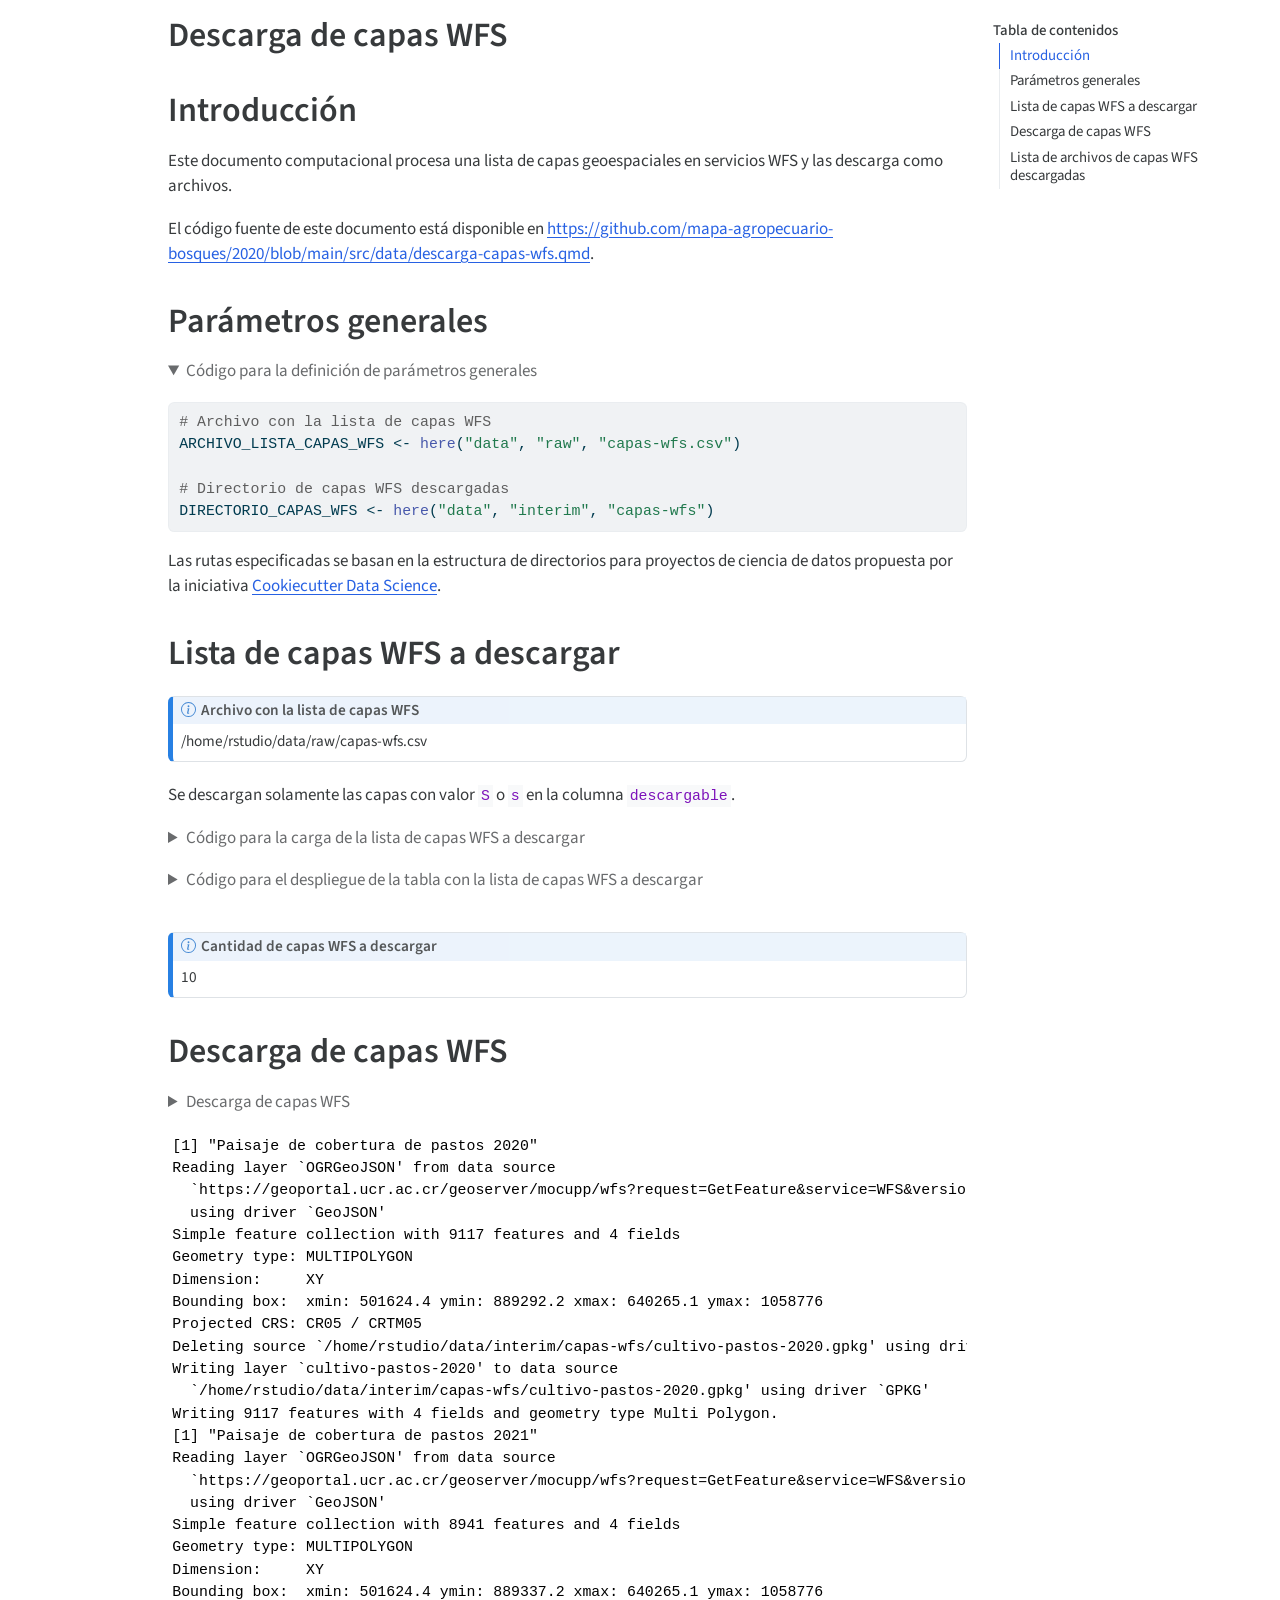
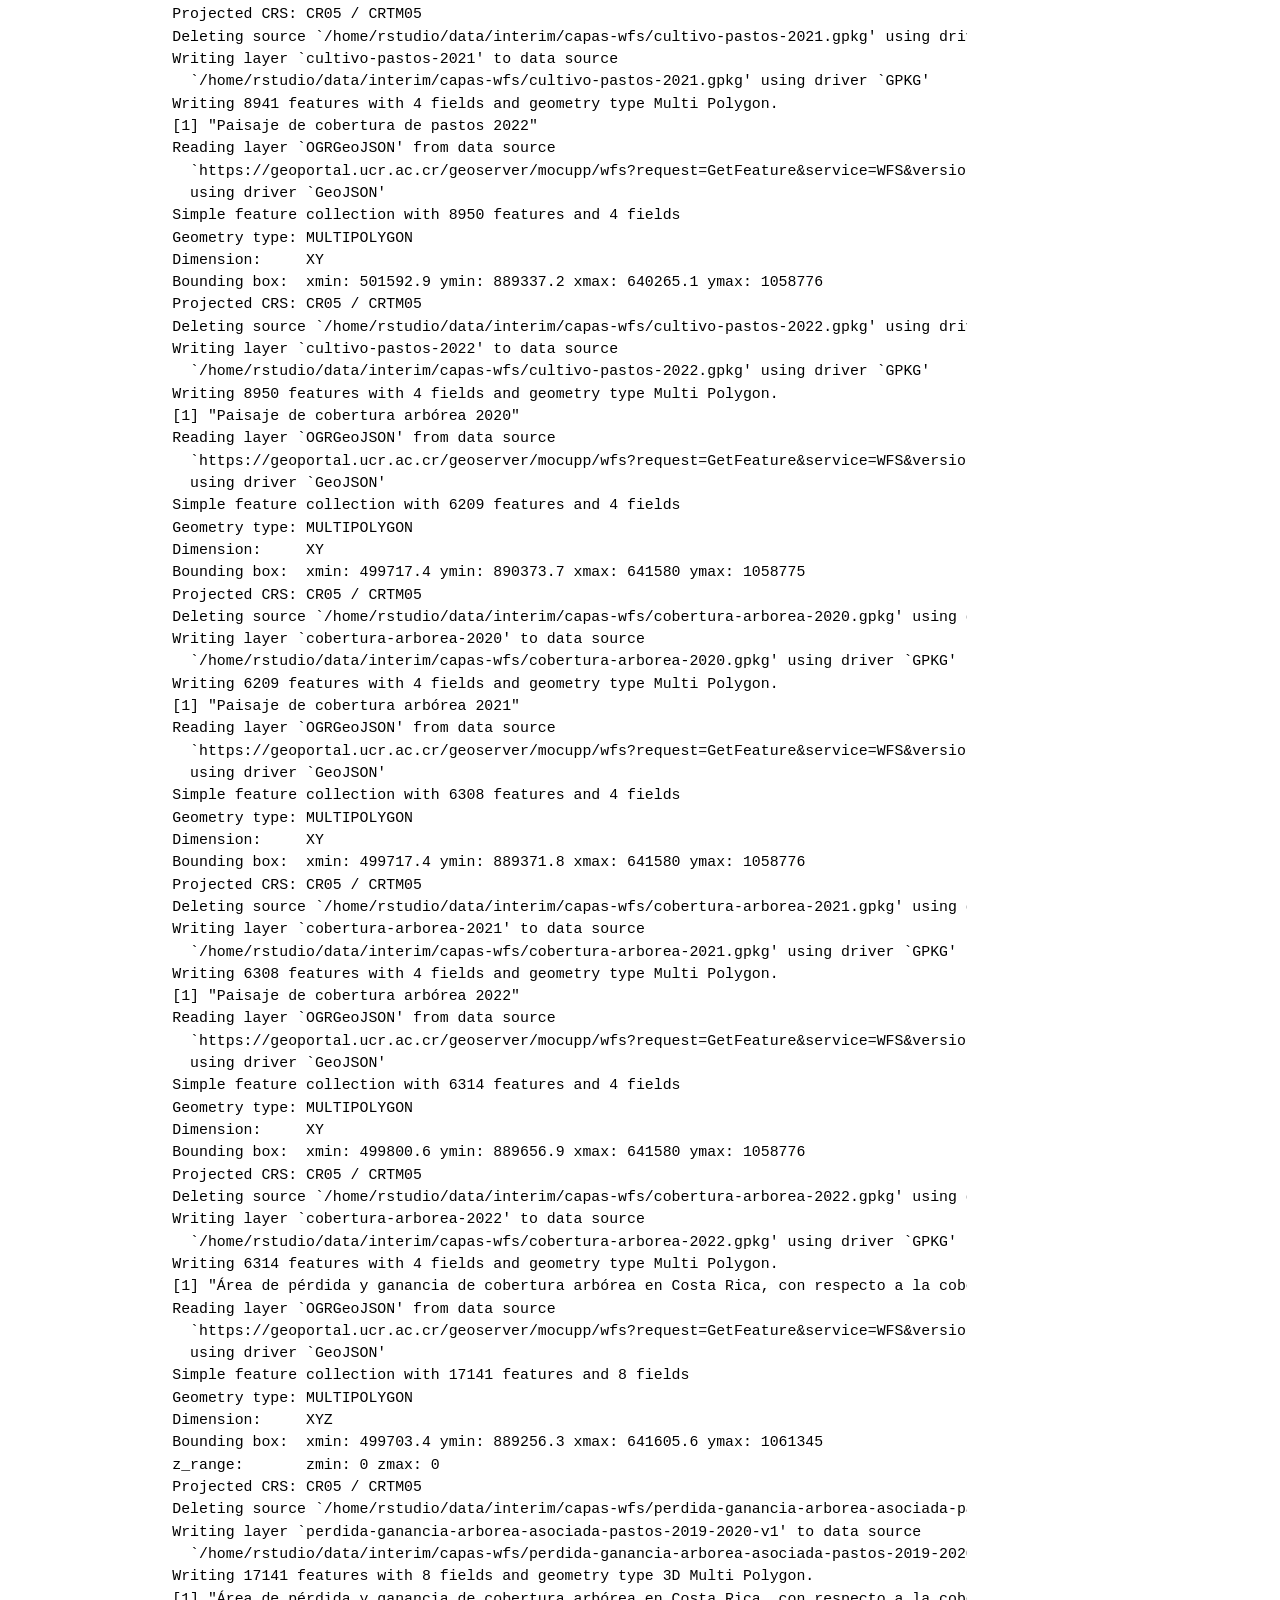
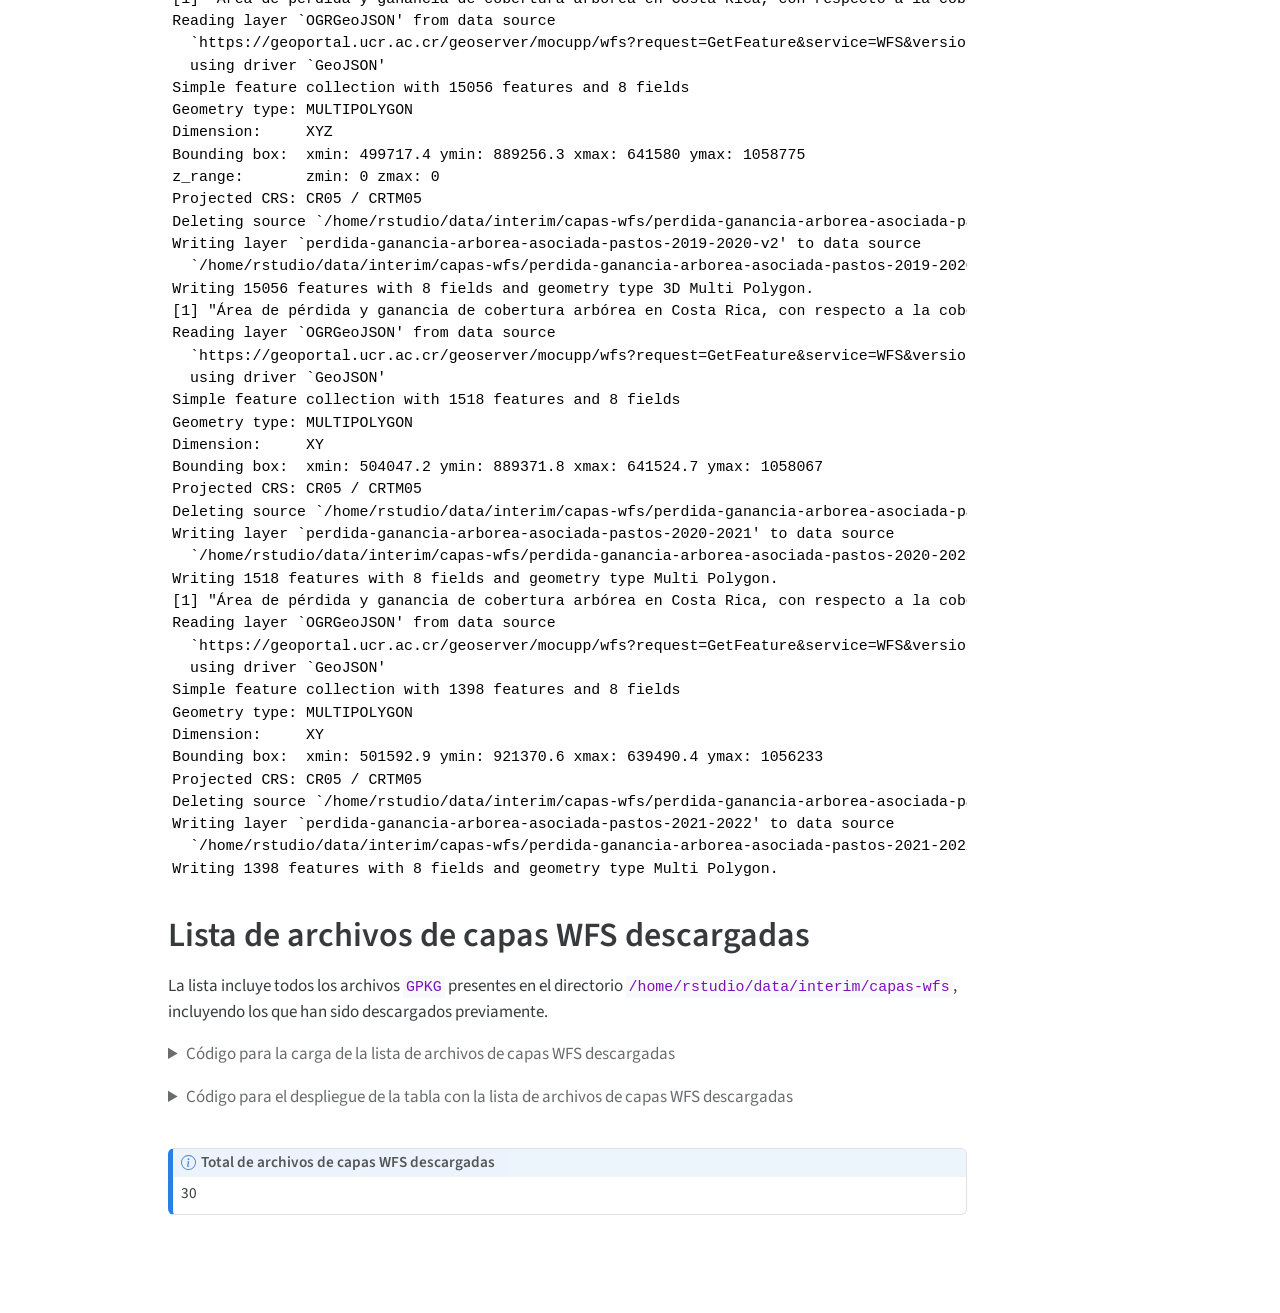
==== commit 8a13c61a: "Ejecutar src/data/descarga-capas-wfs.qmd" ====
--- a/src/data/descarga-capas-wfs.html
+++ b/src/data/descarga-capas-wfs.html
@@ -217,8 +217,8 @@
 <span id="cb3-39"><a href="#cb3-39" aria-hidden="true" tabindex="-1"></a>  )</span></code><button title="Copiar al portapapeles" class="code-copy-button"><i class="bi"></i></button></pre></div>
 </details>
 <div class="cell-output-display">
-<div class="datatables html-widget html-fill-item" id="htmlwidget-aae0fdb59df0f2d529a8" style="width:100%;height:auto;"></div>
-<script type="application/json" data-for="htmlwidget-aae0fdb59df0f2d529a8">{"x":{"filter":"none","vertical":false,"extensions":["Buttons"],"caption":"<caption>Lista de capas WFS a descargar<\/caption>","data":[["pastos","pastos","pastos","pastos","pastos","pastos","pastos","pastos","pastos","pastos"],["s","s","s","s","s","s","s","s","s","s"],["Paisaje de cobertura arbórea 2020","Paisaje de cobertura arbórea 2021","Paisaje de cobertura arbórea 2022","Paisaje de cobertura de pastos 2020","Paisaje de cobertura de pastos 2021","Paisaje de cobertura de pastos 2022","Área de pérdida y ganancia de cobertura arbórea en Costa Rica, con respecto a la cobertura de pastos, para el período 2019 – 2020 versión 1","Área de pérdida y ganancia de cobertura arbórea en Costa Rica, con respecto a la cobertura de pastos, para el período 2019 – 2020 versión 2","Área de pérdida y ganancia de cobertura arbórea en Costa Rica, con respecto a la cobertura de pastos, para el período 2020 – 2021","Área de pérdida y ganancia de cobertura arbórea en Costa Rica, con respecto a la cobertura de pastos, para el período 2021 – 2022"],["https://geoportal.ucr.ac.cr/geoserver/mocupp/wfs","https://geoportal.ucr.ac.cr/geoserver/mocupp/wfs","https://geoportal.ucr.ac.cr/geoserver/mocupp/wfs","https://geoportal.ucr.ac.cr/geoserver/mocupp/wfs","https://geoportal.ucr.ac.cr/geoserver/mocupp/wfs","https://geoportal.ucr.ac.cr/geoserver/mocupp/wfs","https://geoportal.ucr.ac.cr/geoserver/mocupp/wfs","https://geoportal.ucr.ac.cr/geoserver/mocupp/wfs","https://geoportal.ucr.ac.cr/geoserver/mocupp/wfs","https://geoportal.ucr.ac.cr/geoserver/mocupp/wfs"],["mocupp:Paisaje_cobertura_arborea_2020","mocupp:Paisaje_cobertura_arborea_2021","mocupp:Paisaje_cobertura_arborea_2022","mocupp:Paisaje_cobertura_pastos_2020","mocupp:Paisaje_cobertura_pastos_2021","mocupp:Paisaje_cobertura_pastos_2022","mocupp:Perdida_ganancia_cobertura_arborea_sobre_paisaje_productivo_de_pastos_2019-2020_V1","mocupp:Perdida_ganancia_cobertura_arborea_sobre_paisaje_productivo_de_pastos_2019-2020_V2","mocupp:Perdida_ganancia_cobertura_arborea_sobre_paisaje_productivo_de_pastos_2020-2021","mocupp:Perdida_ganancia_cobertura_arborea_sobre_paisaje_productivo_de_pastos_2021-2022"],["1.0.0","1.0.0","1.0.0","1.0.0","1.0.0","1.0.0","1.0.0","1.0.0","1.0.0","1.0.0"],["cobertura-arborea-2020.gpkg","cobertura-arborea-2021.gpkg","cobertura-arborea-2022.gpkg","cultivo-pastos-2020.gpkg","cultivo-pastos-2021.gpkg","cultivo-pastos-2022.gpkg","perdida-ganancia-arborea-asociada-pastos-2019-2020-v1.gpkg","perdida-ganancia-arborea-asociada-pastos-2019-2020-v2.gpkg","perdida-ganancia-arborea-asociada-pastos-2020-2021.gpkg","perdida-ganancia-arborea-asociada-pastos-2021-2022.gpkg"]],"container":"<table class=\"display\">\n  <thead>\n    <tr>\n      <th>grupo<\/th>\n      <th>descargable<\/th>\n      <th>nombre<\/th>\n      <th>wfs_base<\/th>\n      <th>wfs_capa<\/th>\n      <th>wfs_version<\/th>\n      <th>archivo_salida<\/th>\n    <\/tr>\n  <\/thead>\n<\/table>","options":{"searchHighlight":true,"pageLength":5,"language":{"url":"//cdn.datatables.net/plug-ins/1.10.11/i18n/Spanish.json"},"dom":"Bfrtlip","buttons":[{"extend":"copy","text":"Copiar"},{"extend":"print","text":"Imprimir"},{"extend":"collection","buttons":[{"extend":"csv","title":"Lista de capas WFS a descargar","text":"CSV"},{"extend":"excel","title":"Lista de capas WFS a descargar","text":"Excel"},{"extend":"pdf","title":"Lista de capas WFS a descargar","text":"PDF"}],"text":"Descargar"}],"columnDefs":[{"name":"grupo","targets":0},{"name":"descargable","targets":1},{"name":"nombre","targets":2},{"name":"wfs_base","targets":3},{"name":"wfs_capa","targets":4},{"name":"wfs_version","targets":5},{"name":"archivo_salida","targets":6}],"order":[],"autoWidth":false,"orderClasses":false,"lengthMenu":[5,10,25,50,100]}},"evals":[],"jsHooks":[]}</script>
+<div class="datatables html-widget html-fill-item" id="htmlwidget-859155a2d7639c0d08cc" style="width:100%;height:auto;"></div>
+<script type="application/json" data-for="htmlwidget-859155a2d7639c0d08cc">{"x":{"filter":"none","vertical":false,"extensions":["Buttons"],"caption":"<caption>Lista de capas WFS a descargar<\/caption>","data":[["pastos","pastos","pastos","pastos","pastos","pastos","pastos","pastos","pastos","pastos"],["s","s","s","s","s","s","s","s","s","s"],["Paisaje de cobertura arbórea 2020","Paisaje de cobertura arbórea 2021","Paisaje de cobertura arbórea 2022","Paisaje de cobertura de pastos 2020","Paisaje de cobertura de pastos 2021","Paisaje de cobertura de pastos 2022","Área de pérdida y ganancia de cobertura arbórea en Costa Rica, con respecto a la cobertura de pastos, para el período 2019 – 2020 versión 1","Área de pérdida y ganancia de cobertura arbórea en Costa Rica, con respecto a la cobertura de pastos, para el período 2019 – 2020 versión 2","Área de pérdida y ganancia de cobertura arbórea en Costa Rica, con respecto a la cobertura de pastos, para el período 2020 – 2021","Área de pérdida y ganancia de cobertura arbórea en Costa Rica, con respecto a la cobertura de pastos, para el período 2021 – 2022"],["https://geoportal.ucr.ac.cr/geoserver/mocupp/wfs","https://geoportal.ucr.ac.cr/geoserver/mocupp/wfs","https://geoportal.ucr.ac.cr/geoserver/mocupp/wfs","https://geoportal.ucr.ac.cr/geoserver/mocupp/wfs","https://geoportal.ucr.ac.cr/geoserver/mocupp/wfs","https://geoportal.ucr.ac.cr/geoserver/mocupp/wfs","https://geoportal.ucr.ac.cr/geoserver/mocupp/wfs","https://geoportal.ucr.ac.cr/geoserver/mocupp/wfs","https://geoportal.ucr.ac.cr/geoserver/mocupp/wfs","https://geoportal.ucr.ac.cr/geoserver/mocupp/wfs"],["mocupp:Paisaje_cobertura_arborea_2020","mocupp:Paisaje_cobertura_arborea_2021","mocupp:Paisaje_cobertura_arborea_2022","mocupp:Paisaje_cobertura_pastos_2020","mocupp:Paisaje_cobertura_pastos_2021","mocupp:Paisaje_cobertura_pastos_2022","mocupp:Perdida_ganancia_cobertura_arborea_sobre_paisaje_productivo_de_pastos_2019-2020_V1","mocupp:Perdida_ganancia_cobertura_arborea_sobre_paisaje_productivo_de_pastos_2019-2020_V2","mocupp:Perdida_ganancia_cobertura_arborea_sobre_paisaje_productivo_de_pastos_2020-2021","mocupp:Perdida_ganancia_cobertura_arborea_sobre_paisaje_productivo_de_pastos_2021-2022"],["1.0.0","1.0.0","1.0.0","1.0.0","1.0.0","1.0.0","1.0.0","1.0.0","1.0.0","1.0.0"],["cobertura-arborea-2020.gpkg","cobertura-arborea-2021.gpkg","cobertura-arborea-2022.gpkg","cultivo-pastos-2020.gpkg","cultivo-pastos-2021.gpkg","cultivo-pastos-2022.gpkg","perdida-ganancia-arborea-asociada-pastos-2019-2020-v1.gpkg","perdida-ganancia-arborea-asociada-pastos-2019-2020-v2.gpkg","perdida-ganancia-arborea-asociada-pastos-2020-2021.gpkg","perdida-ganancia-arborea-asociada-pastos-2021-2022.gpkg"]],"container":"<table class=\"display\">\n  <thead>\n    <tr>\n      <th>grupo<\/th>\n      <th>descargable<\/th>\n      <th>nombre<\/th>\n      <th>wfs_base<\/th>\n      <th>wfs_capa<\/th>\n      <th>wfs_version<\/th>\n      <th>archivo_salida<\/th>\n    <\/tr>\n  <\/thead>\n<\/table>","options":{"searchHighlight":true,"pageLength":5,"language":{"url":"//cdn.datatables.net/plug-ins/1.10.11/i18n/Spanish.json"},"dom":"Bfrtlip","buttons":[{"extend":"copy","text":"Copiar"},{"extend":"print","text":"Imprimir"},{"extend":"collection","buttons":[{"extend":"csv","title":"Lista de capas WFS a descargar","text":"CSV"},{"extend":"excel","title":"Lista de capas WFS a descargar","text":"Excel"},{"extend":"pdf","title":"Lista de capas WFS a descargar","text":"PDF"}],"text":"Descargar"}],"columnDefs":[{"name":"grupo","targets":0},{"name":"descargable","targets":1},{"name":"nombre","targets":2},{"name":"wfs_base","targets":3},{"name":"wfs_capa","targets":4},{"name":"wfs_version","targets":5},{"name":"archivo_salida","targets":6}],"order":[],"autoWidth":false,"orderClasses":false,"lengthMenu":[5,10,25,50,100]}},"evals":[],"jsHooks":[]}</script>
 </div>
 </div>
 <div class="callout callout-style-default callout-note callout-titled" title="Cantidad de capas WFS a descargar">
@@ -297,7 +297,7 @@
 Dimension:     XY
 Bounding box:  xmin: 501624.4 ymin: 889292.2 xmax: 640265.1 ymax: 1058776
 Projected CRS: CR05 / CRTM05
-Deleting source `/home/rstudio/data/interim/capas-wfs/cultivo-pastos-2020.gpkg' failed
+Deleting source `/home/rstudio/data/interim/capas-wfs/cultivo-pastos-2020.gpkg' using driver `GPKG'
 Writing layer `cultivo-pastos-2020' to data source 
   `/home/rstudio/data/interim/capas-wfs/cultivo-pastos-2020.gpkg' using driver `GPKG'
 Writing 9117 features with 4 fields and geometry type Multi Polygon.
@@ -310,7 +310,7 @@
 Dimension:     XY
 Bounding box:  xmin: 501624.4 ymin: 889337.2 xmax: 640265.1 ymax: 1058776
 Projected CRS: CR05 / CRTM05
-Deleting source `/home/rstudio/data/interim/capas-wfs/cultivo-pastos-2021.gpkg' failed
+Deleting source `/home/rstudio/data/interim/capas-wfs/cultivo-pastos-2021.gpkg' using driver `GPKG'
 Writing layer `cultivo-pastos-2021' to data source 
   `/home/rstudio/data/interim/capas-wfs/cultivo-pastos-2021.gpkg' using driver `GPKG'
 Writing 8941 features with 4 fields and geometry type Multi Polygon.
@@ -323,7 +323,7 @@
 Dimension:     XY
 Bounding box:  xmin: 501592.9 ymin: 889337.2 xmax: 640265.1 ymax: 1058776
 Projected CRS: CR05 / CRTM05
-Deleting source `/home/rstudio/data/interim/capas-wfs/cultivo-pastos-2022.gpkg' failed
+Deleting source `/home/rstudio/data/interim/capas-wfs/cultivo-pastos-2022.gpkg' using driver `GPKG'
 Writing layer `cultivo-pastos-2022' to data source 
   `/home/rstudio/data/interim/capas-wfs/cultivo-pastos-2022.gpkg' using driver `GPKG'
 Writing 8950 features with 4 fields and geometry type Multi Polygon.
@@ -336,7 +336,7 @@
 Dimension:     XY
 Bounding box:  xmin: 499717.4 ymin: 890373.7 xmax: 641580 ymax: 1058775
 Projected CRS: CR05 / CRTM05
-Deleting source `/home/rstudio/data/interim/capas-wfs/cobertura-arborea-2020.gpkg' failed
+Deleting source `/home/rstudio/data/interim/capas-wfs/cobertura-arborea-2020.gpkg' using driver `GPKG'
 Writing layer `cobertura-arborea-2020' to data source 
   `/home/rstudio/data/interim/capas-wfs/cobertura-arborea-2020.gpkg' using driver `GPKG'
 Writing 6209 features with 4 fields and geometry type Multi Polygon.
@@ -349,7 +349,7 @@
 Dimension:     XY
 Bounding box:  xmin: 499717.4 ymin: 889371.8 xmax: 641580 ymax: 1058776
 Projected CRS: CR05 / CRTM05
-Deleting source `/home/rstudio/data/interim/capas-wfs/cobertura-arborea-2021.gpkg' failed
+Deleting source `/home/rstudio/data/interim/capas-wfs/cobertura-arborea-2021.gpkg' using driver `GPKG'
 Writing layer `cobertura-arborea-2021' to data source 
   `/home/rstudio/data/interim/capas-wfs/cobertura-arborea-2021.gpkg' using driver `GPKG'
 Writing 6308 features with 4 fields and geometry type Multi Polygon.
@@ -362,7 +362,7 @@
 Dimension:     XY
 Bounding box:  xmin: 499800.6 ymin: 889656.9 xmax: 641580 ymax: 1058776
 Projected CRS: CR05 / CRTM05
-Deleting source `/home/rstudio/data/interim/capas-wfs/cobertura-arborea-2022.gpkg' failed
+Deleting source `/home/rstudio/data/interim/capas-wfs/cobertura-arborea-2022.gpkg' using driver `GPKG'
 Writing layer `cobertura-arborea-2022' to data source 
   `/home/rstudio/data/interim/capas-wfs/cobertura-arborea-2022.gpkg' using driver `GPKG'
 Writing 6314 features with 4 fields and geometry type Multi Polygon.
@@ -376,7 +376,7 @@
 Bounding box:  xmin: 499703.4 ymin: 889256.3 xmax: 641605.6 ymax: 1061345
 z_range:       zmin: 0 zmax: 0
 Projected CRS: CR05 / CRTM05
-Deleting source `/home/rstudio/data/interim/capas-wfs/perdida-ganancia-arborea-asociada-pastos-2019-2020-v1.gpkg' failed
+Deleting source `/home/rstudio/data/interim/capas-wfs/perdida-ganancia-arborea-asociada-pastos-2019-2020-v1.gpkg' using driver `GPKG'
 Writing layer `perdida-ganancia-arborea-asociada-pastos-2019-2020-v1' to data source 
   `/home/rstudio/data/interim/capas-wfs/perdida-ganancia-arborea-asociada-pastos-2019-2020-v1.gpkg' using driver `GPKG'
 Writing 17141 features with 8 fields and geometry type 3D Multi Polygon.
@@ -390,7 +390,7 @@
 Bounding box:  xmin: 499717.4 ymin: 889256.3 xmax: 641580 ymax: 1058775
 z_range:       zmin: 0 zmax: 0
 Projected CRS: CR05 / CRTM05
-Deleting source `/home/rstudio/data/interim/capas-wfs/perdida-ganancia-arborea-asociada-pastos-2019-2020-v2.gpkg' failed
+Deleting source `/home/rstudio/data/interim/capas-wfs/perdida-ganancia-arborea-asociada-pastos-2019-2020-v2.gpkg' using driver `GPKG'
 Writing layer `perdida-ganancia-arborea-asociada-pastos-2019-2020-v2' to data source 
   `/home/rstudio/data/interim/capas-wfs/perdida-ganancia-arborea-asociada-pastos-2019-2020-v2.gpkg' using driver `GPKG'
 Writing 15056 features with 8 fields and geometry type 3D Multi Polygon.
@@ -403,7 +403,7 @@
 Dimension:     XY
 Bounding box:  xmin: 504047.2 ymin: 889371.8 xmax: 641524.7 ymax: 1058067
 Projected CRS: CR05 / CRTM05
-Deleting source `/home/rstudio/data/interim/capas-wfs/perdida-ganancia-arborea-asociada-pastos-2020-2021.gpkg' failed
+Deleting source `/home/rstudio/data/interim/capas-wfs/perdida-ganancia-arborea-asociada-pastos-2020-2021.gpkg' using driver `GPKG'
 Writing layer `perdida-ganancia-arborea-asociada-pastos-2020-2021' to data source 
   `/home/rstudio/data/interim/capas-wfs/perdida-ganancia-arborea-asociada-pastos-2020-2021.gpkg' using driver `GPKG'
 Writing 1518 features with 8 fields and geometry type Multi Polygon.
@@ -416,7 +416,7 @@
 Dimension:     XY
 Bounding box:  xmin: 501592.9 ymin: 921370.6 xmax: 639490.4 ymax: 1056233
 Projected CRS: CR05 / CRTM05
-Deleting source `/home/rstudio/data/interim/capas-wfs/perdida-ganancia-arborea-asociada-pastos-2021-2022.gpkg' failed
+Deleting source `/home/rstudio/data/interim/capas-wfs/perdida-ganancia-arborea-asociada-pastos-2021-2022.gpkg' using driver `GPKG'
 Writing layer `perdida-ganancia-arborea-asociada-pastos-2021-2022' to data source 
   `/home/rstudio/data/interim/capas-wfs/perdida-ganancia-arborea-asociada-pastos-2021-2022.gpkg' using driver `GPKG'
 Writing 1398 features with 8 fields and geometry type Multi Polygon.</code></pre>
@@ -485,8 +485,8 @@
 <span id="cb7-39"><a href="#cb7-39" aria-hidden="true" tabindex="-1"></a>  )</span></code><button title="Copiar al portapapeles" class="code-copy-button"><i class="bi"></i></button></pre></div>
 </details>
 <div class="cell-output-display">
-<div class="datatables html-widget html-fill-item" id="htmlwidget-d73c21bc557365ea344e" style="width:100%;height:auto;"></div>
-<script type="application/json" data-for="htmlwidget-d73c21bc557365ea344e">{"x":{"filter":"none","vertical":false,"extensions":["Buttons"],"caption":"<caption>Lista de archivos de capas WFS descargadas<\/caption>","data":[["/home/rstudio/data/interim/capas-wfs/cobertura-arborea-2020.gpkg","/home/rstudio/data/interim/capas-wfs/cobertura-arborea-2021.gpkg","/home/rstudio/data/interim/capas-wfs/cobertura-arborea-2022.gpkg","/home/rstudio/data/interim/capas-wfs/cultivo-pastos-2020.gpkg","/home/rstudio/data/interim/capas-wfs/cultivo-pastos-2021.gpkg","/home/rstudio/data/interim/capas-wfs/cultivo-pastos-2022.gpkg","/home/rstudio/data/interim/capas-wfs/perdida-ganancia-arborea-asociada-pastos-2019-2020-v1.gpkg","/home/rstudio/data/interim/capas-wfs/perdida-ganancia-arborea-asociada-pastos-2019-2020-v2.gpkg","/home/rstudio/data/interim/capas-wfs/perdida-ganancia-arborea-asociada-pastos-2020-2021.gpkg","/home/rstudio/data/interim/capas-wfs/perdida-ganancia-arborea-asociada-pastos-2021-2022.gpkg"]],"container":"<table class=\"display\">\n  <thead>\n    <tr>\n      <th>archivo<\/th>\n    <\/tr>\n  <\/thead>\n<\/table>","options":{"searchHighlight":true,"pageLength":5,"language":{"url":"//cdn.datatables.net/plug-ins/1.10.11/i18n/Spanish.json"},"dom":"Bfrtlip","buttons":[{"extend":"copy","text":"Copiar"},{"extend":"print","text":"Imprimir"},{"extend":"collection","buttons":[{"extend":"csv","title":"Lista de archivos de capas WFS descargadas","text":"CSV"},{"extend":"excel","title":"Lista de archivos de capas WFS descargadas","text":"Excel"},{"extend":"pdf","title":"Lista de archivos de capas WFS descargadas","text":"PDF"}],"text":"Descargar"}],"columnDefs":[{"name":"archivo","targets":0}],"order":[],"autoWidth":false,"orderClasses":false,"lengthMenu":[5,10,25,50,100]}},"evals":[],"jsHooks":[]}</script>
+<div class="datatables html-widget html-fill-item" id="htmlwidget-f13bcecff85089960f79" style="width:100%;height:auto;"></div>
+<script type="application/json" data-for="htmlwidget-f13bcecff85089960f79">{"x":{"filter":"none","vertical":false,"extensions":["Buttons"],"caption":"<caption>Lista de archivos de capas WFS descargadas<\/caption>","data":[["/home/rstudio/data/interim/capas-wfs/areas-silvestres-protegidas.gpkg","/home/rstudio/data/interim/capas-wfs/cobertura-arborea-2020.gpkg","/home/rstudio/data/interim/capas-wfs/cobertura-arborea-2021.gpkg","/home/rstudio/data/interim/capas-wfs/cobertura-arborea-2022.gpkg","/home/rstudio/data/interim/capas-wfs/cultivo-palma-2018.gpkg","/home/rstudio/data/interim/capas-wfs/cultivo-palma-2019.gpkg","/home/rstudio/data/interim/capas-wfs/cultivo-pastos-2018.gpkg","/home/rstudio/data/interim/capas-wfs/cultivo-pastos-2019.gpkg","/home/rstudio/data/interim/capas-wfs/cultivo-pastos-2020.gpkg","/home/rstudio/data/interim/capas-wfs/cultivo-pastos-2021.gpkg","/home/rstudio/data/interim/capas-wfs/cultivo-pastos-2022.gpkg","/home/rstudio/data/interim/capas-wfs/cultivo-pina-2000.gpkg","/home/rstudio/data/interim/capas-wfs/cultivo-pina-2015.gpkg","/home/rstudio/data/interim/capas-wfs/cultivo-pina-2016.gpkg","/home/rstudio/data/interim/capas-wfs/cultivo-pina-2017.gpkg","/home/rstudio/data/interim/capas-wfs/cultivo-pina-2018.gpkg","/home/rstudio/data/interim/capas-wfs/cultivo-pina-2019.gpkg","/home/rstudio/data/interim/capas-wfs/no-cambio-cobertura-arborea-asociado-palma.gpkg","/home/rstudio/data/interim/capas-wfs/patrimonio-natural-estado.gpkg","/home/rstudio/data/interim/capas-wfs/perdida-ganancia-arborea-asociada-pastos-2019-2020-v1.gpkg","/home/rstudio/data/interim/capas-wfs/perdida-ganancia-arborea-asociada-pastos-2019-2020-v2.gpkg","/home/rstudio/data/interim/capas-wfs/perdida-ganancia-arborea-asociada-pastos-2020-2021.gpkg","/home/rstudio/data/interim/capas-wfs/perdida-ganancia-arborea-asociada-pastos-2021-2022.gpkg","/home/rstudio/data/interim/capas-wfs/perdida-ganancia-forestal-asociada-pina-2000-2015.gpkg","/home/rstudio/data/interim/capas-wfs/perdida-ganancia-forestal-asociada-pina-2015-2016.gpkg","/home/rstudio/data/interim/capas-wfs/perdida-ganancia-forestal-asociada-pina-2016-2017.gpkg","/home/rstudio/data/interim/capas-wfs/perdida-ganancia-forestal-asociada-pina-2017-2018.gpkg","/home/rstudio/data/interim/capas-wfs/perdida-ganancia-forestal-asociada-pina-2018-2019.gpkg","/home/rstudio/data/interim/capas-wfs/perdida-ganancia-palma-2018-2019.gpkg","/home/rstudio/data/interim/capas-wfs/registro-nacional-humedales.gpkg"]],"container":"<table class=\"display\">\n  <thead>\n    <tr>\n      <th>archivo<\/th>\n    <\/tr>\n  <\/thead>\n<\/table>","options":{"searchHighlight":true,"pageLength":5,"language":{"url":"//cdn.datatables.net/plug-ins/1.10.11/i18n/Spanish.json"},"dom":"Bfrtlip","buttons":[{"extend":"copy","text":"Copiar"},{"extend":"print","text":"Imprimir"},{"extend":"collection","buttons":[{"extend":"csv","title":"Lista de archivos de capas WFS descargadas","text":"CSV"},{"extend":"excel","title":"Lista de archivos de capas WFS descargadas","text":"Excel"},{"extend":"pdf","title":"Lista de archivos de capas WFS descargadas","text":"PDF"}],"text":"Descargar"}],"columnDefs":[{"name":"archivo","targets":0}],"order":[],"autoWidth":false,"orderClasses":false,"lengthMenu":[5,10,25,50,100]}},"evals":[],"jsHooks":[]}</script>
 </div>
 </div>
 <div class="callout callout-style-default callout-note callout-titled" title="Total de archivos de capas WFS descargadas">
@@ -499,7 +499,7 @@
 </div>
 </div>
 <div class="callout-body-container callout-body">
-<p>10</p>
+<p>30</p>
 </div>
 </div>
 </section>
